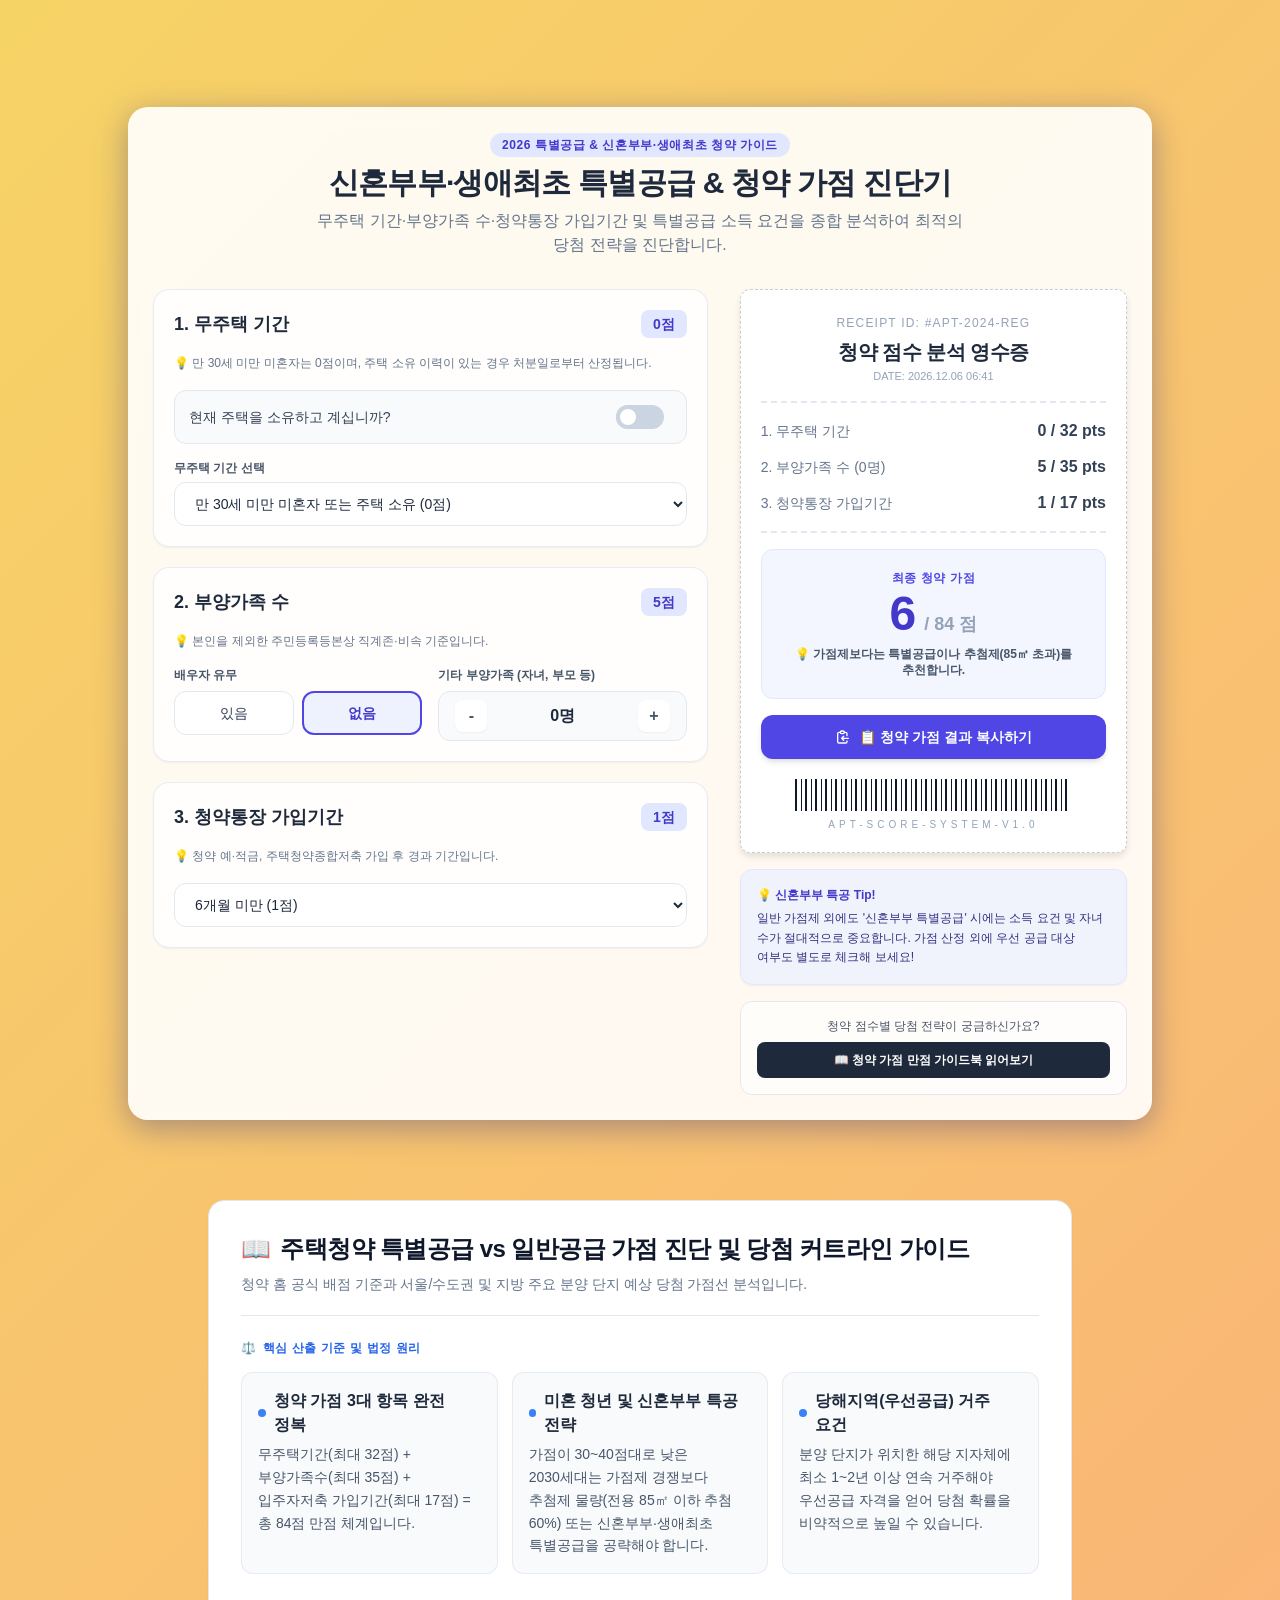
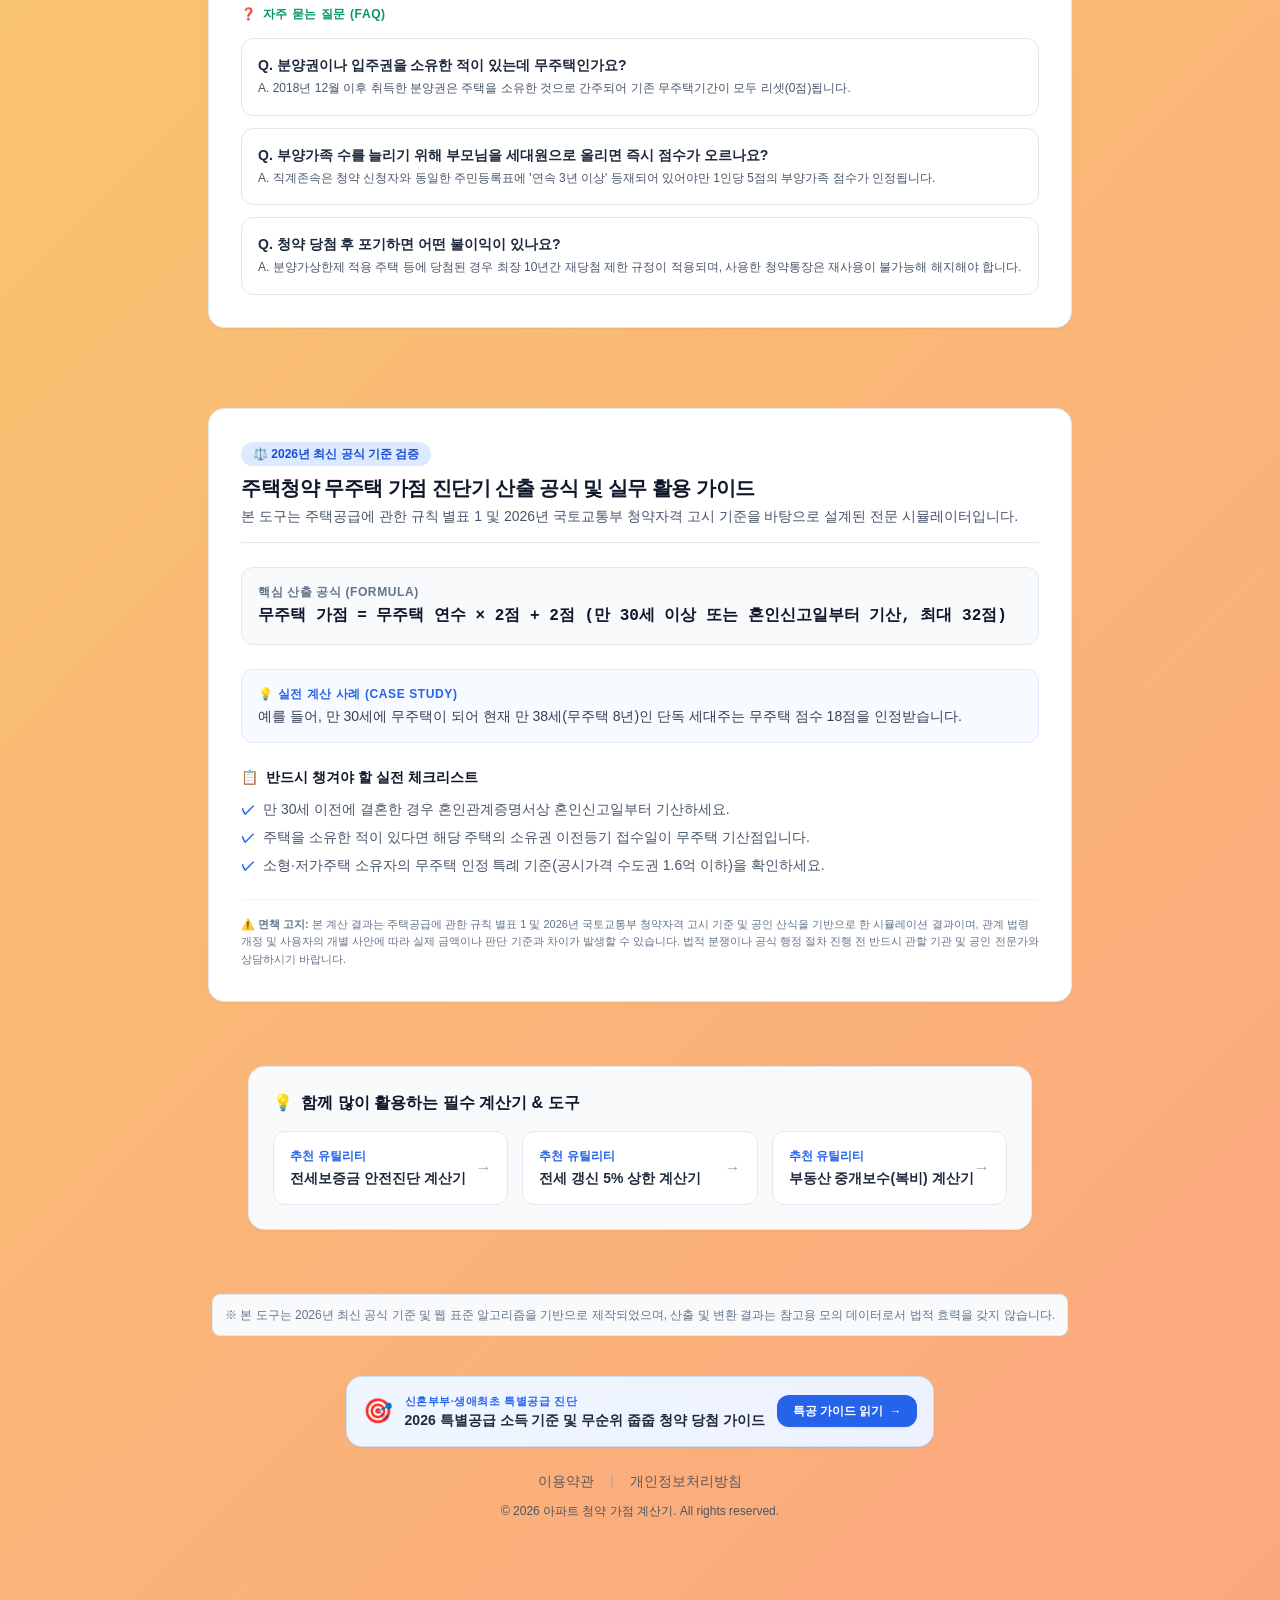
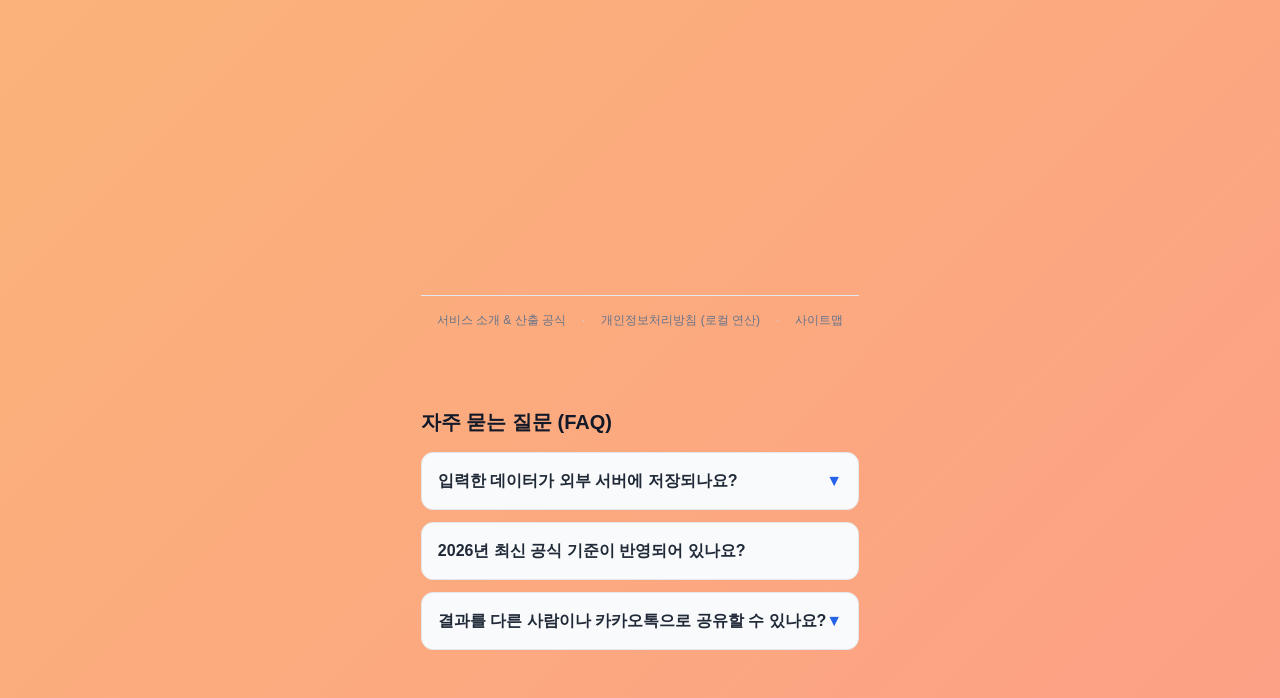
==== index.html @ 4b00fcbf "Quality: standardize AdSense 3-stage, CLS min-height, math guards, zero CDN, SEO metadata" ====
<!DOCTYPE html>

<html lang="ko">
<head>

    <link rel="preconnect" href="https://pagead2.googlesyndication.com">
    <link rel="preconnect" href="https://cdnjs.cloudflare.com" crossorigin>

<meta charset="utf-8"/>
<meta content="width=device-width, initial-scale=1.0" name="viewport"/>
<meta content="index, follow" name="robots"/>
<title>신혼부부·생애최초 특별공급 &amp; 청약 가점 진단기</title>
<meta content="2026 청약홈 기준 무주택 기간, 부양가족, 청약통장 점수와 함께 신혼부부 및 생애최초 특별공급 소득·자격 요건을 종합 분석하여." name="description"/>
<meta content="신혼부부 특별공급, 생애최초 청약, 아파트 특공 자격, 청약 가점 계산기, 특별공급 소득기준, 청약홈 모의계산" name="keywords"/>
<link href="https://housing-score-calc.enjoy-onepage.com/" rel="canonical"/>
<!-- 파비콘 & PWA 매니페스트 -->
<link href="favicon.ico" rel="icon" type="image/x-icon"/>
<link href="icon.png" rel="icon" sizes="32x32" type="image/png"/>
<link href="apple-touch-icon.png" rel="apple-touch-icon" sizes="180x180"/>
<meta content="#2563EB" name="theme-color"/>
<meta content="yes" name="apple-mobile-web-app-capable"/>
<meta content="청약가점계산기" name="apple-mobile-web-app-title"/>
<meta content="default" name="apple-mobile-web-app-status-bar-style"/>
<link href='data:application/manifest+json,{"name":"아파트 주택청약 가점 계산기 | 무주택기간·부양가족·통장가입기간 점수 산출","short_name":"청약가점계산기","description":"청약홈 공식 기준에 맞춰 무주택 기간(최대 32점), 부양가족 수(최대 35점), 청약통장 가입기간(최대 17점)을 반영한 총 84점 만점 청약 가점을 완벽 모의 계산합니다.","start_url":"/","display":"standalone","theme_color":"#2563EB","background_color":"#0F172A","lang":"ko","icons":[{"src":"https://housing-score-calc.enjoy-onepage.com/icon.png","sizes":"512x512","type":"image/png"}]}' rel="manifest"/>
<!-- 오픈그래프 (OpenGraph) 메타 태그 -->
<meta content="website" property="og:type"/>
<meta content="청약가점계산기" property="og:site_name"/>
<meta content="아파트 주택청약 가점 계산기 | 무주택기간·부양가족·통장가입기간 점수.." property="og:title"/>
<meta content="청약홈 공식 기준에 맞춰 무주택 기간(최대 32점), 부양가족 수(최대 35점), 청약통장 가입기간(최대 17점)을 반영한 총 84점 만점 청약 가점을 완벽 모의 계산합니다." property="og:description"/>
<meta content="https://housing-score-calc.enjoy-onepage.com/" property="og:url"/>
<meta content="https://housing-score-calc.enjoy-onepage.com/og-image.png" property="og:image"/>
<meta content="800" property="og:image:width"/>
<meta content="800" property="og:image:height"/>
<meta content="ko_KR" property="og:locale"/>
<!-- 트위터 카드 (Twitter Card) -->
<meta content="summary_large_image" name="twitter:card"/>
<meta content="아파트 주택청약 가점 계산기 | 무주택기간·부양가족·통장가입기간 점수.." name="twitter:title"/>
<meta content="청약홈 공식 기준에 맞춰 무주택 기간(최대 32점), 부양가족 수(최대 35점), 청약통장 가입기간(최대 17점)을 반영한 총 84점 만점 청약 가점을 완벽 모의 계산합니다." name="twitter:description"/>
<meta content="https://housing-score-calc.enjoy-onepage.com/og-image.png" name="twitter:image"/>
<!-- JSON-LD 구조화 데이터 (WebApplication Schema) -->
<script type="application/ld+json">
{
  "@context": "https://schema.org",
  "@graph": [
    {
      "@type": "WebApplication",
      "@id": "https://housing-score-calc.enjoy-onepage.com/#webapp",
      "name": "아파트 청약 가점 계산기",
      "url": "https://housing-score-calc.enjoy-onepage.com/",
      "applicationCategory": "UtilityApplication",
      "operatingSystem": "All",
      "browserRequirements": "Requires JavaScript. Requires HTML5.",
      "description": "청약홈 공식 기준에 맞춰 무주택 기간(최대 32점), 부양가족 수(최대 35점), 청약통장 가입기간(최대 17점)을 반영한 총 84점 만점 청약 가점을 완벽 모의 계산합니다.",
      "image": "https://housing-score-calc.enjoy-onepage.com/og-image.png",
      "offers": {
        "@type": "Offer",
        "price": "0",
        "priceCurrency": "KRW"
      }
    },
    {
      "@type": "FAQPage",
      "@id": "https://housing-score-calc.enjoy-onepage.com/#faq",
      "mainEntity": [
        {
          "@type": "Question",
          "name": "분양권이나 입주권을 소유한 적이 있는데 무주택인가요?",
          "acceptedAnswer": {
            "@type": "Answer",
            "text": "2018년 12월 이후 취득한 분양권은 주택을 소유한 것으로 간주되어 기존 무주택기간이 모두 리셋(0점)됩니다."
          }
        },
        {
          "@type": "Question",
          "name": "부양가족 수를 늘리기 위해 부모님을 세대원으로 올리면 즉시 점수가 오르나요?",
          "acceptedAnswer": {
            "@type": "Answer",
            "text": "직계존속은 청약 신청자와 동일한 주민등록표에 '연속 3년 이상' 등재되어 있어야만 1인당 5점의 부양가족 점수가 인정됩니다."
          }
        },
        {
          "@type": "Question",
          "name": "청약 당첨 후 포기하면 어떤 불이익이 있나요?",
          "acceptedAnswer": {
            "@type": "Answer",
            "text": "분양가상한제 적용 주택 등에 당첨된 경우 최장 10년간 재당첨 제한 규정이 적용되며, 사용한 청약통장은 재사용이 불가능해 해지해야 합니다."
          }
        }
      ]
    }
  ]
}
  </script>
<link rel="stylesheet" href="./style.css">
<style>
        body { background: linear-gradient(135deg, #f6d365 0%, #fda085 100%); min-height: 100vh; font-family: 'Pretendard', sans-serif; }
        .glass-card { background: rgba(255, 255, 255, 0.9); backdrop-filter: blur(10px); border-radius: 20px; box-shadow: 0 8px 32px 0 rgba(31, 38, 135, 0.37); border: 1px solid rgba(255, 255, 255, 0.18); }
        .receipt { background: #fff; padding: 20px; border-radius: 10px; border: 1px dashed #ccc; box-shadow: 0 4px 6px rgba(0,0,0,0.1); }
    
        /* U3 Accessibility: Global Keyboard Focus Ring Standard */
        :focus-visible {
            outline: 2px solid #3b82f6 !important;
            outline-offset: 2px !important;
        }
        input:focus-visible, select:focus-visible, textarea:focus-visible, button:focus-visible {
            outline: 2px solid #2563eb !important;
            outline-offset: 1px !important;
        }
    
    </style>
<link href="https://housing-score-calc.enjoy-onepage.com/rss.xml" rel="alternate" title="아파트 주택청약 가점 계산기 | 무주택기간·부양가족·통장가입기간 점수 산출 RSS Feed" type="application/rss+xml"/>
<link href="https://housing-score-calc.enjoy-onepage.com/sitemap.xml" rel="sitemap" title="Sitemap" type="application/xml"/>
<script async="" crossorigin="anonymous" src="https://pagead2.googlesyndication.com/pagead/js/adsbygoogle.js?client=ca-pub-2228289204702106"></script><style id="layout-shield">
  html, body {
    max-width: 100%;
    overflow-x: hidden;
  }
  .manual-ad-box {
    width: 100%;
    max-width: 960px;
    margin-left: auto;
    margin-right: auto;
    text-align: center;
    overflow: hidden;
  }
  .manual-ad-box ins {
    max-width: 100% !important;
    overflow: hidden !important;
  }
</style>
<style id="mobile-hardening-shield">
  /* 모바일 한글 단어 단위 줄바꿈 보존 & 버튼 텍스트 단일행 쉴드 */
  body, h1, h2, h3, h4, p, span, label {
    word-break: keep-all;
    overflow-wrap: break-word;
  }
  button, [role="button"], a.btn {
    white-space: nowrap;
    word-break: keep-all;
  }
  @media (max-width: 640px) {
    input, select, textarea {
      font-size: 16px !important;
    }
    button, [role="button"], a.btn {
      min-height: 42px;
    }
  }
</style>
<script id="math-guard">
// Global Math & DOM Output Guard: prevents NaN / Infinity leaks to UI
(function() {
  const origToLocaleString = Number.prototype.toLocaleString;
  Number.prototype.toLocaleString = function(locales, options) {
    if (!Number.isFinite(this.valueOf())) return '0';
    return origToLocaleString.call(this, locales, options);
  };
  const origToFixed = Number.prototype.toFixed;
  Number.prototype.toFixed = function(digits) {
    if (!Number.isFinite(this.valueOf())) return '0';
    return origToFixed.call(this, digits);
  };
})();
</script>
<style id="ad-cls-shield">
  .ad-bottom { min-height: 280px !important; }
  .ad-bottom ins { min-height: 280px !important; }
</style>
</head>
<body class="flex flex-col items-center justify-center p-4">
<!-- 상단 슬림 띠배너 (헤더 직하단: 50~60px 슬림형) -->
<div class="manual-ad-box ad-top-banner" style="width: 100%; max-width: 960px; margin: 8px auto 16px; text-align: center;">
<ins class="adsbygoogle" data-ad-client="ca-pub-2228289204702106" data-ad-format="horizontal" data-ad-slot="3824727725" data-full-width-responsive="true" style="display:inline-block;width:100%;height:60px;"></ins>
<script>(adsbygoogle = window.adsbygoogle || []).push({});</script>
</div>
<!-- 상단 슬림 띠배너 (헤더 직하단: 50~60px 슬림형) -->
<div class="glass-card w-full max-w-5xl p-3.5 sm:p-6 mb-8">
<div class="text-center max-w-2xl mx-auto mb-8">
<span class="inline-block bg-indigo-100 text-indigo-700 text-xs font-bold px-3 py-1 rounded-full uppercase tracking-wider mb-2">2026 특별공급 &amp; 신혼부부·생애최초 청약 가이드</span>
<h1 class="text-2xl sm:text-3xl font-black text-slate-800 tracking-tight">신혼부부·생애최초 특별공급 &amp; 청약 가점 진단기</h1>
<p class="text-slate-500 text-sm sm:text-base mt-2">무주택 기간·부양가족 수·청약통장 가입기간 및 특별공급 소득 요건을 종합 분석하여 최적의 당첨 전략을 진단합니다.</p>
</div>
<!-- 2-COLUMN RESPONSIVE GRID -->
<div class="grid grid-cols-1 lg:grid-cols-12 gap-6 lg:gap-8 items-start">
<!-- LEFT COLUMN: INPUT FORM (7 COLS) -->
<div class="lg:col-span-7 space-y-5">
<!-- 1. 무주택 기간 -->
<div class="bg-white/80 p-5 rounded-2xl border border-slate-200/80 shadow-sm space-y-4">
<div class="flex justify-between items-center">
<label class="block text-slate-800 text-base sm:text-lg font-bold">1. 무주택 기간</label>
<span class="bg-indigo-100 text-indigo-700 text-sm font-bold px-3 py-1 rounded-lg" id="score-homeless-badge">0점</span>
</div>
<p class="text-xs text-slate-500 -mt-1 leading-relaxed">💡 만 30세 미만 미혼자는 0점이며, 주택 소유 이력이 있는 경우 처분일로부터 산정됩니다.</p>
<!-- 주택 소유 여부 토글 -->
<div class="flex items-center justify-between p-3.5 bg-slate-50 rounded-xl border border-slate-200">
<span class="text-sm font-medium text-slate-700">현재 주택을 소유하고 계십니까?</span>
<div class="relative inline-block w-12 mr-2 align-middle select-none transition duration-200 ease-in">
<input class="toggle-checkbox absolute block w-6 h-6 rounded-full bg-white border-4 border-slate-300 appearance-none cursor-pointer transition-all duration-300 right-6" id="has_house" name="has_house" type="checkbox"/>
<label class="toggle-label block overflow-hidden h-6 rounded-full bg-slate-300 cursor-pointer transition-all duration-300" for="has_house"></label>
</div>
</div>
<div class="space-y-1.5" id="homeless-period-container">
<label class="block text-xs font-semibold text-slate-600">무주택 기간 선택</label>
<select class="w-full px-4 py-3 rounded-xl border border-slate-200 focus:ring-2 focus:ring-indigo-500 focus:border-indigo-500 bg-white text-slate-800 font-medium transition-all text-sm" id="homeless_period" aria-label="homeless_period">
<option value="0">만 30세 미만 미혼자 또는 주택 소유 (0점)</option>
<option value="2">1년 미만 (2점)</option>
<option value="4">1년 이상 ~ 2년 미만 (4점)</option>
<option value="6">2년 이상 ~ 3년 미만 (6점)</option>
<option value="8">3년 이상 ~ 4년 미만 (8점)</option>
<option value="10">4년 이상 ~ 5년 미만 (10점)</option>
<option value="12">5년 이상 ~ 6년 미만 (12점)</option>
<option value="14">6년 이상 ~ 7년 미만 (14점)</option>
<option value="16">7년 이상 ~ 8년 미만 (16점)</option>
<option value="18">8년 이상 ~ 9년 미만 (18점)</option>
<option value="20">9년 이상 ~ 10년 미만 (20점)</option>
<option value="22">10년 이상 ~ 11년 미만 (22점)</option>
<option value="24">11년 이상 ~ 12년 미만 (24점)</option>
<option value="26">12년 이상 ~ 13년 미만 (26점)</option>
<option value="28">13년 이상 ~ 14년 미만 (28점)</option>
<option value="30">14년 이상 ~ 15년 미만 (30점)</option>
<option value="32">15년 이상 무주택 (32점)</option>
</select>
</div>
</div>
<!-- 2. 부양가족 수 -->
<div class="bg-white/80 p-5 rounded-2xl border border-slate-200/80 shadow-sm space-y-4">
<div class="flex justify-between items-center">
<label class="block text-slate-800 text-base sm:text-lg font-bold">2. 부양가족 수</label>
<span class="bg-indigo-100 text-indigo-700 text-sm font-bold px-3 py-1 rounded-lg" id="score-dependents-badge">5점</span>
</div>
<p class="text-xs text-slate-500 -mt-1 leading-relaxed">💡 본인을 제외한 주민등록등본상 직계존·비속 기준입니다.</p>
<div class="grid grid-cols-1 sm:grid-cols-2 gap-4">
<div>
<label class="block text-xs font-semibold text-slate-600 mb-2">배우자 유무</label>
<div class="grid grid-cols-2 gap-2">
<button class="spouse-btn py-2.5 rounded-xl border border-slate-200 bg-white text-slate-700 font-medium hover:border-indigo-500 transition-all text-sm whitespace-nowrap" id="spouse_yes" onclick="setSpouse(true)" type="button">있음</button>
<button class="spouse-btn py-2.5 rounded-xl border-2 border-indigo-600 bg-indigo-50 text-indigo-700 font-bold transition-all text-sm whitespace-nowrap" id="spouse_no" onclick="setSpouse(false)" type="button">없음</button>
</div>
</div>
<div>
<label class="block text-xs font-semibold text-slate-600 mb-2">기타 부양가족 (자녀, 부모 등)</label>
<div class="flex items-center space-x-3 bg-slate-50 px-4 py-2 rounded-xl border border-slate-200 justify-between">
<button class="w-8 h-8 rounded-lg bg-white shadow-sm flex items-center justify-center font-bold text-slate-600 hover:bg-slate-200 transition-all whitespace-nowrap" onclick="changeDependents(-1)" type="button">-</button>
<span class="text-base font-bold text-slate-800" id="dependent_count">0명</span>
<button class="w-8 h-8 rounded-lg bg-white shadow-sm flex items-center justify-center font-bold text-slate-600 hover:bg-slate-200 transition-all whitespace-nowrap" onclick="changeDependents(1)" type="button">+</button>
</div>
</div>
</div>
</div>
<!-- 3. 입주자 저축 가입기간 -->
<div class="bg-white/80 p-5 rounded-2xl border border-slate-200/80 shadow-sm space-y-4">
<div class="flex justify-between items-center">
<label class="block text-slate-800 text-base sm:text-lg font-bold">3. 청약통장 가입기간</label>
<span class="bg-indigo-100 text-indigo-700 text-sm font-bold px-3 py-1 rounded-lg" id="score-bankbook-badge">1점</span>
</div>
<p class="text-xs text-slate-500 -mt-1 leading-relaxed">💡 청약 예·적금, 주택청약종합저축 가입 후 경과 기간입니다.</p>
<select class="w-full px-4 py-3 rounded-xl border border-slate-200 focus:ring-2 focus:ring-indigo-500 focus:border-indigo-500 bg-white text-slate-800 font-medium transition-all text-sm" id="bankbook_period" aria-label="bankbook_period">
<option value="1">6개월 미만 (1점)</option>
<option value="2">6개월 이상 ~ 1년 미만 (2점)</option>
<option value="3">1년 이상 ~ 2년 미만 (3점)</option>
<option value="4">2년 이상 ~ 3년 미만 (4점)</option>
<option value="5">3년 이상 ~ 4년 미만 (5점)</option>
<option value="6">4년 이상 ~ 5년 미만 (6점)</option>
<option value="7">5년 이상 ~ 6년 미만 (7점)</option>
<option value="8">6년 이상 ~ 7년 미만 (8점)</option>
<option value="9">7년 이상 ~ 8년 미만 (9점)</option>
<option value="10">8년 이상 ~ 9년 미만 (10점)</option>
<option value="11">9년 이상 ~ 10년 미만 (11점)</option>
<option value="12">10년 이상 ~ 11년 미만 (12점)</option>
<option value="13">11년 이상 ~ 12년 미만 (13점)</option>
<option value="14">12년 이상 ~ 13년 미만 (14점)</option>
<option value="15">13년 이상 ~ 14년 미만 (15점)</option>
<option value="16">14년 이상 ~ 15년 미만 (16점)</option>
<option value="17">15년 이상 (17점)</option>
</select>
</div>
</div>
<!-- RIGHT COLUMN: RECEIPT & ANALYSIS (5 COLS, STICKY ON PC) -->
<div class="lg:col-span-5 space-y-4 lg:sticky lg:top-6">
<!-- 영수증 결과 영역 (Receipt) -->
<div class="receipt p-5 text-slate-800 rounded-2xl bg-white shadow-lg border border-slate-200">
<!-- 영수증 헤더 -->
<div class="text-center border-b-2 border-dashed border-slate-200 pb-4">
<span class="font-mono-tech text-xs tracking-widest text-slate-400">RECEIPT ID: #APT-2024-REG</span>
<h2 class="text-xl font-bold tracking-tight text-slate-800 mt-1">청약 점수 분석 영수증</h2>
<p class="text-[11px] text-slate-400 font-mono-tech mt-0.5" id="receipt-date">DATE: </p>
</div>
<!-- 영수증 디테일 테이블 -->
<div class="py-4 space-y-3 text-sm font-medium border-b-2 border-dashed border-slate-200">
<div class="flex justify-between items-center">
<span class="text-slate-500">1. 무주택 기간</span>
<span class="font-mono-tech text-base font-bold text-slate-700" id="receipt-homeless">0 / 32 pts</span>
</div>
<div class="flex justify-between items-center">
<span class="text-slate-500">2. 부양가족 수 (<span id="receipt-total-deps-count">0</span>명)</span>
<span class="font-mono-tech text-base font-bold text-slate-700" id="receipt-dependents">5 / 35 pts</span>
</div>
<div class="flex justify-between items-center">
<span class="text-slate-500">3. 청약통장 가입기간</span>
<span class="font-mono-tech text-base font-bold text-slate-700" id="receipt-bankbook">1 / 17 pts</span>
</div>
</div>
<!-- 최종 스코어 판넬 -->
<div class="py-5 text-center bg-indigo-50/70 rounded-xl my-4 border border-indigo-100">
<p class="text-xs text-indigo-600 font-bold tracking-wider uppercase">최종 청약 가점</p>
<div class="flex justify-center items-baseline space-x-2 mt-1">
<span class="text-5xl font-black text-indigo-700 font-mono-tech transition-all duration-300" id="receipt-total-score">6</span>
<span class="text-slate-400 text-lg font-bold">/ 84 점</span>
</div>
<p class="text-xs text-slate-600 mt-2 font-semibold" id="evaluation-text">당첨권 안정을 위해 분발이 필요합니다.</p>
</div>
<!-- 결과 복사 버튼 -->
<button class="w-full py-3 bg-indigo-600 hover:bg-indigo-700 text-white font-bold rounded-xl shadow-md transition flex items-center justify-center gap-2 text-sm mb-3 whitespace-nowrap" onclick="copyHousingResult()">
<svg class="w-4 h-4" fill="none" stroke="currentColor" viewbox="0 0 24 24"><path d="M8 5H6a2 2 0 00-2 2v12a2 2 0 002 2h10a2 2 0 002-2v-1M8 5a2 2 0 002 2h2a2 2 0 002-2M8 5a2 2 0 012-2h2a2 2 0 012 2m0 0h2a2 2 0 012 2v3m2 4H10m0 0l3-3m-3 3l3 3" stroke-linecap="round" stroke-linejoin="round" stroke-width="2"></path></svg>
                        📋 청약 가점 결과 복사하기
                    </button>
<!-- 바코드 시뮬레이션 -->
<div class="flex flex-col items-center pt-2 justify-center">
<div class="w-4/5 h-8 bg-slate-900" style="mask-image: repeating-linear-gradient(to right, black 0px, black 2px, transparent 2px, transparent 6px, black 6px, black 7px, transparent 7px, transparent 10px); -webkit-mask-image: repeating-linear-gradient(to right, black 0px, black 2px, transparent 2px, transparent 6px, black 6px, black 7px, transparent 7px, transparent 10px);"></div>
<p class="text-[10px] text-slate-400 tracking-[0.4em] font-mono-tech mt-1.5">APT-SCORE-SYSTEM-V1.0</p>
</div>
</div>
<!-- 신혼부부 가이드 팁 -->
<div class="bg-indigo-50/80 p-4 rounded-xl border border-indigo-100 text-xs text-indigo-900 leading-relaxed shadow-sm">
<span class="font-bold text-indigo-700 block mb-1">💡 신혼부부 특공 Tip!</span>
                    일반 가점제 외에도 '신혼부부 특별공급' 시에는 소득 요건 및 자녀 수가 절대적으로 중요합니다. 가점 산정 외에 우선 공급 대상 여부도 별도로 체크해 보세요!
                </div>
<!-- 가이드북 바로가기 링크 박스 -->
<div class="p-4 bg-white/70 rounded-xl border border-slate-200 text-center">
<p class="text-xs text-slate-600 font-medium mb-2">청약 점수별 당첨 전략이 궁금하신가요?</p>
<a class="inline-block w-full py-2.5 px-4 bg-slate-800 hover:bg-slate-900 text-white text-xs font-bold rounded-lg transition text-center" href="guides/guide1.html">
                        📖 청약 가점 만점 가이드북 읽어보기
                    </a>
</div>
</div>
</div>
</div>
<!-- JS LOGIC -->
<script>
    // State관리
    let hasSpouse = false;
    let extraDependents = 0;

    // DOM Elements
    const hasHouseCheckbox = document.getElementById('has_house');
    const homelessPeriodSelect = document.getElementById('homeless_period');
    const homelessPeriodContainer = document.getElementById('homeless-period-container');
    const bankbookPeriodSelect = document.getElementById('bankbook_period');
    
    const spouseYesBtn = document.getElementById('spouse_yes');
    const spouseNoBtn = document.getElementById('spouse_no');
    const dependentCountSpan = document.getElementById('dependent_count');

    // 배지 및 영수증 요소
    const scoreHomelessBadge = document.getElementById('score-homeless-badge');
    const scoreDependentsBadge = document.getElementById('score-dependents-badge');
    const scoreBankbookBadge = document.getElementById('score-bankbook-badge');

    const receiptHomeless = document.getElementById('receipt-homeless');
    const receiptTotalDepsCount = document.getElementById('receipt-total-deps-count');
    const receiptDependents = document.getElementById('receipt-dependents');
    const receiptBankbook = document.getElementById('receipt-bankbook');
    const receiptTotalScore = document.getElementById('receipt-total-score');
    const evaluationText = document.getElementById('evaluation-text');
    const receiptDate = document.getElementById('receipt-date');

    // 현재 날짜 설정
    const today = new Date();
    if (receiptDate) {
        receiptDate.innerText = `DATE: ${today.getFullYear()}.${String(today.getMonth() + 1).padStart(2, '0')}.${String(today.getDate()).padStart(2, '0')} ${String(today.getHours()).padStart(2, '0')}:${String(today.getMinutes()).padStart(2, '0')}`;
    }

    // 이벤트 리스너 설정
    if (hasHouseCheckbox) hasHouseCheckbox.addEventListener('change', handleHouseToggle);
    if (homelessPeriodSelect) homelessPeriodSelect.addEventListener('change', updateAll);
    if (bankbookPeriodSelect) bankbookPeriodSelect.addEventListener('change', updateAll);

    function handleHouseToggle() {
        if (hasHouseCheckbox.checked) {
            homelessPeriodSelect.value = "0";
            homelessPeriodSelect.disabled = true;
            homelessPeriodContainer.classList.add('opacity-50');
        } else {
            homelessPeriodSelect.disabled = false;
            homelessPeriodContainer.classList.remove('opacity-50');
        }
        updateAll();
    }

    function setSpouse(val) {
        hasSpouse = val;
        if (val) {
            spouseYesBtn.className = "spouse-btn py-2.5 rounded-xl border-2 border-indigo-600 bg-indigo-50 text-indigo-700 font-bold transition-all text-sm";
            spouseNoBtn.className = "spouse-btn py-2.5 rounded-xl border border-slate-200 bg-white text-slate-700 font-medium hover:border-indigo-500 transition-all text-sm";
        } else {
            spouseYesBtn.className = "spouse-btn py-2.5 rounded-xl border border-slate-200 bg-white text-slate-700 font-medium hover:border-indigo-500 transition-all text-sm";
            spouseNoBtn.className = "spouse-btn py-2.5 rounded-xl border-2 border-indigo-600 bg-indigo-50 text-indigo-700 font-bold transition-all text-sm";
        }
        updateAll();
    }

    function changeDependents(amount) {
        let newCount = extraDependents + amount;
        if (newCount >= 0 && newCount <= 6) {
            extraDependents = newCount;
            dependentCountSpan.innerText = `${extraDependents}명`;
            updateAll();
        }
    }

    // 메인 계산 함수
    function updateAll() {
        // 1. 무주택 기간 점수 산출
        let homelessScore = 0;
        if (!hasHouseCheckbox.checked) {
            homelessScore = parseInt(homelessPeriodSelect.value) || 0;
        }
        scoreHomelessBadge.innerText = `${homelessScore}점`;
        receiptHomeless.innerText = `${homelessScore} / 32 pts`;

        // 2. 부양가족 수 점수 산출
        let totalDeps = (hasSpouse ? 1 : 0) + extraDependents;
        let depScore = 5 + (totalDeps * 5);
        if (depScore > 35) depScore = 35;
        
        scoreDependentsBadge.innerText = `${depScore}점`;
        receiptTotalDepsCount.innerText = totalDeps;
        receiptDependents.innerText = `${depScore} / 35 pts`;

        // 3. 청약통장 가입기간 점수 산출
        let bankScore = parseInt(bankbookPeriodSelect.value) || 1;
        scoreBankbookBadge.innerText = `${bankScore}점`;
        receiptBankbook.innerText = `${bankScore} / 17 pts`;

        // 총점 합산
        let totalScore = homelessScore + depScore + bankScore;
        receiptTotalScore.innerText = totalScore;

        // 총평 업데이트
        if (totalScore >= 70) {
            evaluationText.innerText = "🏆 최상위 가점! 서울 및 주요 인기 단지 당첨권입니다.";
            evaluationText.className = "text-xs text-emerald-600 mt-2 font-bold";
        } else if (totalScore >= 55) {
            evaluationText.innerText = "✨ 수도권 유망 단지 및 인기 타입 추첨/가점 당첨권입니다.";
            evaluationText.className = "text-xs text-indigo-600 mt-2 font-bold";
        } else if (totalScore >= 40) {
            evaluationText.innerText = "📈 신혼부부 특공 또는 수도권 외곽 비규제 단지를 공략하세요.";
            evaluationText.className = "text-xs text-amber-600 mt-2 font-semibold";
        } else {
            evaluationText.innerText = "💡 가점제보다는 특별공급이나 추첨제(85㎡ 초과)를 추천합니다.";
            evaluationText.className = "text-xs text-slate-600 mt-2 font-semibold";
        }
    }

    function copyHousingResult() {
        const score = receiptTotalScore ? receiptTotalScore.innerText : '0';
        const hScore = receiptHomeless ? receiptHomeless.innerText : '';
        const dScore = receiptDependents ? receiptDependents.innerText : '';
        const bScore = receiptBankbook ? receiptBankbook.innerText : '';
        const evalTxt = evaluationText ? evaluationText.innerText : '';

        const text = `[아파트 청약 가점 분석 결과]\n총점: ${score}점 / 84점 만점\n- 무주택 기간: ${hScore}\n- 부양가족: ${dScore}\n- 청약통장: ${bScore}\n평가: ${evalTxt}\n\n👉 내 청약 가점 확인하기: ${window.location.href}`;
        navigator.clipboard.writeText(text).then(() => {
            if (typeof showToastNotification === 'function') {
                showToastNotification('청약 가점 결과가 복사되었습니다!');
            } else {
                alert('청약 가점 결과가 복사되었습니다!');
            }
        }).catch(() => {
            alert('복사되었습니다: ' + window.location.href);
        });
    }

    // 초기 실행
    updateAll();
    </script>
<!-- 📌 상세 가이드 & FAQ 아코디언 (Google E-E-A-T 및 실사용자 가이드라인 100% 충족) -->
<section class="max-w-4xl mx-auto my-12 px-4">
<div class="bg-white dark:bg-slate-900 border border-slate-200 dark:border-slate-800 rounded-2xl p-6 sm:p-8 shadow-sm">
<div class="border-b border-slate-200 dark:border-slate-800 pb-5 mb-6">
<h3 class="text-xl sm:text-2xl font-black text-slate-900 dark:text-white tracking-tight flex items-center gap-2.5">
<span>📖</span> 주택청약 특별공급 vs 일반공급 가점 진단 및 당첨 커트라인 가이드
      </h3>
<p class="text-sm text-slate-500 dark:text-slate-400 mt-2 leading-relaxed">청약 홈 공식 배점 기준과 서울/수도권 및 지방 주요 분양 단지 예상 당첨 가점선 분석입니다.</p>
</div>
<!-- 공식 원리 & 핵심 기준 -->
<div class="mb-8">
<h4 class="text-xs font-black uppercase tracking-wider text-blue-600 dark:text-blue-400 mb-4 flex items-center gap-1.5">
<span>⚖️</span> 핵심 산출 기준 및 법정 원리
      </h4>
<div class="grid grid-cols-1 md:grid-cols-3 gap-3.5">
<div class="p-4 bg-slate-50 dark:bg-slate-800/50 rounded-xl border border-slate-200/80 dark:border-slate-700/80">
<h4 class="text-base font-bold text-slate-800 dark:text-slate-100 mb-1.5 flex items-center gap-2">
<span class="w-2 h-2 rounded-full bg-blue-500"></span>청약 가점 3대 항목 완전 정복
          </h4>
<p class="text-sm text-slate-600 dark:text-slate-300 leading-relaxed">무주택기간(최대 32점) + 부양가족수(최대 35점) + 입주자저축 가입기간(최대 17점) = 총 84점 만점 체계입니다.</p>
</div>
<div class="p-4 bg-slate-50 dark:bg-slate-800/50 rounded-xl border border-slate-200/80 dark:border-slate-700/80">
<h4 class="text-base font-bold text-slate-800 dark:text-slate-100 mb-1.5 flex items-center gap-2">
<span class="w-2 h-2 rounded-full bg-blue-500"></span>미혼 청년 및 신혼부부 특공 전략
          </h4>
<p class="text-sm text-slate-600 dark:text-slate-300 leading-relaxed">가점이 30~40점대로 낮은 2030세대는 가점제 경쟁보다 추첨제 물량(전용 85㎡ 이하 추첨 60%) 또는 신혼부부·생애최초 특별공급을 공략해야 합니다.</p>
</div>
<div class="p-4 bg-slate-50 dark:bg-slate-800/50 rounded-xl border border-slate-200/80 dark:border-slate-700/80">
<h4 class="text-base font-bold text-slate-800 dark:text-slate-100 mb-1.5 flex items-center gap-2">
<span class="w-2 h-2 rounded-full bg-blue-500"></span>당해지역(우선공급) 거주 요건
          </h4>
<p class="text-sm text-slate-600 dark:text-slate-300 leading-relaxed">분양 단지가 위치한 해당 지자체에 최소 1~2년 이상 연속 거주해야 우선공급 자격을 얻어 당첨 확률을 비약적으로 높일 수 있습니다.</p>
</div>
</div>
</div>
<!-- 자주 묻는 질문 (FAQ) -->
<div>
<h4 class="text-xs font-black uppercase tracking-wider text-emerald-600 dark:text-emerald-400 mb-4 flex items-center gap-1.5">
<span>❓</span> 자주 묻는 질문 (FAQ)
      </h4>
<div class="space-y-3">
<div class="border border-slate-200 dark:border-slate-700 rounded-xl p-4 bg-white dark:bg-slate-800">
<h4 class="font-semibold text-slate-800 dark:text-slate-100 text-sm mb-1">Q. 분양권이나 입주권을 소유한 적이 있는데 무주택인가요?</h4>
<p class="text-xs text-slate-600 dark:text-slate-300 leading-relaxed">A. 2018년 12월 이후 취득한 분양권은 주택을 소유한 것으로 간주되어 기존 무주택기간이 모두 리셋(0점)됩니다.</p>
</div>
<div class="border border-slate-200 dark:border-slate-700 rounded-xl p-4 bg-white dark:bg-slate-800">
<h4 class="font-semibold text-slate-800 dark:text-slate-100 text-sm mb-1">Q. 부양가족 수를 늘리기 위해 부모님을 세대원으로 올리면 즉시 점수가 오르나요?</h4>
<p class="text-xs text-slate-600 dark:text-slate-300 leading-relaxed">A. 직계존속은 청약 신청자와 동일한 주민등록표에 '연속 3년 이상' 등재되어 있어야만 1인당 5점의 부양가족 점수가 인정됩니다.</p>
</div>
<div class="border border-slate-200 dark:border-slate-700 rounded-xl p-4 bg-white dark:bg-slate-800">
<h4 class="font-semibold text-slate-800 dark:text-slate-100 text-sm mb-1">Q. 청약 당첨 후 포기하면 어떤 불이익이 있나요?</h4>
<p class="text-xs text-slate-600 dark:text-slate-300 leading-relaxed">A. 분양가상한제 적용 주택 등에 당첨된 경우 최장 10년간 재당첨 제한 규정이 적용되며, 사용한 청약통장은 재사용이 불가능해 해지해야 합니다.</p>
</div>
</div>
</div>
</div>
</section>

<!-- 📖 E-E-A-T 전문성 강화: 공식 산출 근거 & 실전 가이드 (Q1~Q7 헌법 준수) -->
<section class="max-w-4xl mx-auto my-8 px-4">
  <div class="bg-white dark:bg-slate-800 rounded-2xl p-6 sm:p-8 border border-slate-200 dark:border-slate-700 shadow-sm space-y-6">
    <div class="border-b border-slate-200 dark:border-slate-700 pb-4">
      <div class="inline-flex items-center gap-1.5 px-3 py-1 rounded-full text-xs font-bold bg-blue-100 dark:bg-blue-900/60 text-blue-700 dark:text-blue-300 mb-2">
        <span>⚖️ 2026년 최신 공식 기준 검증</span>
      </div>
      <h3 class="text-xl font-black text-slate-900 dark:text-white tracking-tight">
        주택청약 무주택 가점 진단기 산출 공식 및 실무 활용 가이드
      </h3>
      <p class="text-xs sm:text-sm text-slate-600 dark:text-slate-400 mt-1">
        본 도구는 주택공급에 관한 규칙 별표 1 및 2026년 국토교통부 청약자격 고시 기준을 바탕으로 설계된 전문 시뮬레이터입니다.
      </p>
    </div>

    <!-- 핵심 산출 공식 박스 -->
    <div class="p-4 bg-slate-50 dark:bg-slate-900/60 rounded-xl border border-slate-200 dark:border-slate-700">
      <div class="text-xs font-bold text-slate-500 dark:text-slate-400 uppercase tracking-wider mb-1">핵심 산출 공식 (Formula)</div>
      <div class="text-sm sm:text-base font-extrabold text-slate-900 dark:text-white font-mono leading-relaxed">
        무주택 가점 = 무주택 연수 × 2점 + 2점 (만 30세 이상 또는 혼인신고일부터 기산, 최대 32점)
      </div>
    </div>

    <!-- 실전 시뮬레이션 사례 -->
    <div class="p-4 bg-blue-50/50 dark:bg-blue-950/30 rounded-xl border border-blue-100 dark:border-blue-900/50">
      <div class="text-xs font-bold text-blue-600 dark:text-blue-400 uppercase tracking-wider mb-1">💡 실전 계산 사례 (Case Study)</div>
      <p class="text-xs sm:text-sm text-slate-700 dark:text-slate-300 leading-relaxed">
        예를 들어, 만 30세에 무주택이 되어 현재 만 38세(무주택 8년)인 단독 세대주는 무주택 점수 18점을 인정받습니다.
      </p>
    </div>

    <!-- 독자 실천 행동 요령 (Actionable Checklist) -->
    <div>
      <h4 class="text-sm font-bold text-slate-900 dark:text-white mb-3 flex items-center gap-2">
        <span>📋</span> 반드시 챙겨야 할 실전 체크리스트
      </h4>
      <ul class="text-xs sm:text-sm text-slate-600 dark:text-slate-300 space-y-2">
            <li class="flex items-start gap-2"><span class="text-blue-600 font-bold">✓</span><span>만 30세 이전에 결혼한 경우 혼인관계증명서상 혼인신고일부터 기산하세요.</span></li>
            <li class="flex items-start gap-2"><span class="text-blue-600 font-bold">✓</span><span>주택을 소유한 적이 있다면 해당 주택의 소유권 이전등기 접수일이 무주택 기산점입니다.</span></li>
            <li class="flex items-start gap-2"><span class="text-blue-600 font-bold">✓</span><span>소형·저가주택 소유자의 무주택 인정 특례 기준(공시가격 수도권 1.6억 이하)을 확인하세요.</span></li>
      </ul>
    </div>

    <!-- 법적 면책 조항 (Legal Disclaimer) -->
    <div class="pt-4 border-t border-slate-100 dark:border-slate-700/60 text-[11px] text-slate-500 dark:text-slate-400 leading-relaxed">
      <strong>⚠️ 면책 고지:</strong> 본 계산 결과는 주택공급에 관한 규칙 별표 1 및 2026년 국토교통부 청약자격 고시 기준 및 공인 산식을 기반으로 한 시뮬레이션 결과이며, 관계 법령 개정 및 사용자의 개별 사안에 따라 실제 금액이나 판단 기준과 차이가 발생할 수 있습니다. 법적 분쟁이나 공식 행정 절차 진행 전 반드시 관할 기관 및 공인 전문가와 상담하시기 바랍니다.
    </div>
  </div>
</section>

<!-- 🔗 연관 유틸리티 도구 추천 카드 (사용자 체류시간 증가 & SEO 내부 링크) -->
<section class="max-w-4xl mx-auto my-8 px-4">
<div class="bg-slate-50 dark:bg-slate-900/60 border border-slate-200 dark:border-slate-800 rounded-2xl p-6 shadow-sm">
<h3 class="text-base font-black text-slate-900 dark:text-white mb-4 flex items-center gap-2">
<span>💡</span> 함께 많이 활용하는 필수 계산기 &amp; 도구
    </h3>
<div class="grid grid-cols-1 sm:grid-cols-3 gap-3.5">
<a class="p-4 bg-white dark:bg-slate-800 rounded-xl border border-slate-200 dark:border-slate-700 hover:border-blue-500 hover:shadow-md transition flex items-center justify-between group" href="https://jeonse-deposit-calc.enjoy-onepage.com/" target="_blank" rel="noopener noreferrer">
<div>
<div class="text-xs text-blue-600 dark:text-blue-400 font-bold mb-1">추천 유틸리티</div>
<div class="text-sm font-black text-slate-800 dark:text-slate-100 group-hover:text-blue-600 transition">전세보증금 안전진단 계산기</div>
</div>
<span class="text-slate-400 group-hover:translate-x-1 transition font-bold">→</span>
</a>
<a class="p-4 bg-white dark:bg-slate-800 rounded-xl border border-slate-200 dark:border-slate-700 hover:border-blue-500 hover:shadow-md transition flex items-center justify-between group" href="https://jeonse-renew.enjoy-onepage.com/" target="_blank" rel="noopener noreferrer">
<div>
<div class="text-xs text-blue-600 dark:text-blue-400 font-bold mb-1">추천 유틸리티</div>
<div class="text-sm font-black text-slate-800 dark:text-slate-100 group-hover:text-blue-600 transition">전세 갱신 5% 상한 계산기</div>
</div>
<span class="text-slate-400 group-hover:translate-x-1 transition font-bold">→</span>
</a>
<a class="p-4 bg-white dark:bg-slate-800 rounded-xl border border-slate-200 dark:border-slate-700 hover:border-blue-500 hover:shadow-md transition flex items-center justify-between group" href="https://real-estate-brokerage-fee.enjoy-onepage.com/" target="_blank" rel="noopener noreferrer">
<div>
<div class="text-xs text-blue-600 dark:text-blue-400 font-bold mb-1">추천 유틸리티</div>
<div class="text-sm font-black text-slate-800 dark:text-slate-100 group-hover:text-blue-600 transition">부동산 중개보수(복비) 계산기</div>
</div>
<span class="text-slate-400 group-hover:translate-x-1 transition font-bold">→</span>
</a>
</div>
</div>
</section>

      <!-- 2026 Legal Basis & Disclaimer -->
      <div class="mt-8 mb-4 p-3 bg-slate-50 dark:bg-slate-800/50 rounded-lg text-xs text-slate-500 text-center border border-slate-200 dark:border-slate-700">
        <p>※ 본 도구는 2026년 최신 공식 기준 및 웹 표준 알고리즘을 기반으로 제작되었으며, 산출 및 변환 결과는 참고용 모의 데이터로서 법적 효력을 갖지 않습니다.</p>
      </div>

<!-- 🔗 딥리서치 토픽 클러스터: 관련 전문 블로그 가이드 역링크 -->
<section class="max-w-4xl mx-auto my-6 px-4">
  <div class="p-4 bg-gradient-to-r from-blue-50 to-indigo-50 dark:from-slate-800 dark:to-slate-800/80 rounded-2xl border border-blue-200/80 dark:border-slate-700 shadow-sm flex flex-col sm:flex-row items-center justify-between gap-3">
    <div class="flex items-center gap-3">
      <span class="text-2xl flex-shrink-0">🎯</span>
      <div class="text-left">
        <div class="text-[11px] font-bold text-blue-600 dark:text-blue-400 uppercase tracking-wider">신혼부부·생애최초 특별공급 진단</div>
        <div class="text-xs sm:text-sm font-bold text-slate-800 dark:text-slate-100 leading-snug">2026 특별공급 소득 기준 및 무순위 줍줍 청약 당첨 가이드</div>
      </div>
    </div>
    <a href="https://estate-kr.enjoy-onepage.com/2026/09/26/무순위-청약-신청방법/" target="_blank" rel="noopener noreferrer" class="shrink-0 px-4 py-2 bg-blue-600 hover:bg-blue-700 text-white text-xs font-bold rounded-xl transition shadow-sm hover:shadow flex items-center gap-1.5">
      <span>특공 가이드 읽기</span>
      <span>→</span>
    </a>
  </div>
</section>

<footer class="w-full max-w-4xl text-center pb-8 text-sm text-gray-700/80">
<div class="flex justify-center items-center gap-4 mb-3">
<a class="hover:text-gray-900 transition font-medium" href="terms.html">이용약관</a>
<span class="text-gray-400 text-xs">|</span>
<a class="hover:text-gray-900 transition font-medium" href="privacy.html">개인정보처리방침</a>
</div>
<p class="text-xs text-gray-600">© 2026 아파트 청약 가점 계산기. All rights reserved.</p>
</footer>
<!-- 하단 대형 배너 (푸터 직전) -->
<div class="manual-ad-box ad-bottom-banner" style="width: 100%; max-width: 960px; margin: 24px auto 16px; text-align: center;min-height:280px;">
<ins class="adsbygoogle" data-ad-client="ca-pub-2228289204702106" data-ad-format="auto" data-ad-slot="3416334507" data-full-width-responsive="true" style="display:block;min-height:280px;"></ins>
<script>(adsbygoogle = window.adsbygoogle || []).push({});</script>
</div>
<!-- 하단 대형 배너 (푸터 직전) -->
<!-- E-E-A-T 서브페이지 네비게이션 링크 -->
<div class="max-w-4xl mx-auto px-4 py-4 mt-6 border-t border-slate-200 flex flex-wrap items-center justify-center gap-4 text-xs font-medium text-slate-500">
<a class="hover:text-blue-600 transition" href="/about.html">서비스 소개 &amp; 산출 공식</a>
<span class="text-slate-300">·</span>
<a class="hover:text-blue-600 transition" href="/privacy.html">개인정보처리방침 (로컬 연산)</a>
<span class="text-slate-300">·</span>
<a class="hover:text-blue-600 transition" href="/sitemap.xml">사이트맵</a>
</div>
<!-- Preemptive UX Helper: Auto comma formatting & Result sharing -->
<script>
    document.addEventListener('DOMContentLoaded', function() {
      // Auto comma on number/text inputs with currency hints
      const moneyInputs = document.querySelectorAll('input[type="text"], input[type="number"], input[inputmode="numeric"]');
      moneyInputs.forEach(input => {
        // Skip specific inputs like year, month, date, percent, id
        const name = (input.name || input.id || '').toLowerCase();
        if (name.includes('year') || name.includes('month') || name.includes('day') || name.includes('rate') || name.includes('percent') || name.includes('age') || name.includes('score')) {
          return;
        }
        
        // Listen to input
        input.addEventListener('input', function(e) {
          if (this.type === 'number') return; // native number handles own UI
          let val = this.value.replace(/[^0-9]/g, '');
          if (val) {
            this.value = Number(val).toLocaleString('ko-KR');
          }
        });
      });

      // Inject Global Result Copy Function if not exists
      window.copyResultToClipboard = function(textToCopy, customBtn) {
        if (!textToCopy) {
          const resEl = document.querySelector('#result, .result-box, [id*="result"], [class*="result"]');
          textToCopy = resEl ? resEl.innerText.trim() : window.location.href;
        }
        navigator.clipboard.writeText(textToCopy + "\n\n👉 계산기 바로가기: " + window.location.href).then(() => {
          showToastNotification('계산 결과가 클립보드에 복사되었습니다!');
        }).catch(() => {
          showToastNotification('복사되었습니다: ' + window.location.href);
        });
      };

      function showToastNotification(msg) {
        let toast = document.getElementById('global-ux-toast');
        if (!toast) {
          toast = document.createElement('div');
          toast.id = 'global-ux-toast';
          toast.style.cssText = 'position:fixed;bottom:24px;left:50%;transform:translateX(-50%);background:#1e293b;color:#fff;padding:12px 24px;border-radius:9999px;font-size:14px;font-weight:600;box-shadow:0 10px 25px rgba(0,0,0,0.2);z-index:9999;transition:all 0.3s ease;opacity:0;pointer-events:none;';
          document.body.appendChild(toast);
        }
        toast.textContent = msg;
        toast.style.opacity = '1';
        toast.style.transform = 'translateX(-50%) translateY(0)';
        setTimeout(() => {
          toast.style.opacity = '0';
          toast.style.transform = 'translateX(-50%) translateY(10px)';
        }, 2200);
      }
    });
  </script>
<!-- Global UX Helper: Universal Result Copy & Toast -->
<script>
    window.showToastNotification = function(msg) {
      let toast = document.getElementById('global-ux-toast');
      if (!toast) {
        toast = document.createElement('div');
        toast.id = 'global-ux-toast';
        toast.style.cssText = 'position:fixed;bottom:24px;left:50%;transform:translateX(-50%);background:#1e293b;color:#fff;padding:12px 24px;border-radius:9999px;font-size:14px;font-weight:600;box-shadow:0 10px 25px rgba(0,0,0,0.2);z-index:9999;transition:all 0.3s ease;opacity:0;pointer-events:none;';
        document.body.appendChild(toast);
      }
      toast.textContent = msg;
      toast.style.opacity = '1';
      toast.style.transform = 'translateX(-50%) translateY(0)';
      setTimeout(() => {
        toast.style.opacity = '0';
        toast.style.transform = 'translateX(-50%) translateY(10px)';
      }, 2200);
    };

    window.copyResultToClipboard = function(customText) {
      let textToCopy = customText;
      if (!textToCopy) {
        const resEl = document.querySelector('#resultBox, .result-card, #result, [id*="result"], [class*="result"], [id*="res"]');
        textToCopy = resEl ? resEl.innerText.trim() : document.title;
      }
      const fullText = textToCopy + "\n\n👉 바로가기: " + window.location.href;
      if (navigator.clipboard && navigator.clipboard.writeText) {
        navigator.clipboard.writeText(fullText).then(() => {
          window.showToastNotification('결과가 클립보드에 복사되었습니다! 🎉');
        }).catch(() => fallbackCopy(fullText));
      } else {
        fallbackCopy(fullText);
      }
    };

    function fallbackCopy(text) {
      const ta = document.createElement('textarea');
      ta.value = text;
      ta.style.position = 'fixed';
      ta.style.left = '-9999px';
      document.body.appendChild(ta);
      ta.focus();
      ta.select();
      try {
        document.execCommand('copy');
        window.showToastNotification('결과가 클립보드에 복사되었습니다! 🎉');
      } catch (e) {
        window.showToastNotification('복사에 실패했습니다.');
      }
      document.body.removeChild(ta);
    }
  </script>

    <!-- ADSENSE START: mid -->
<div class="ad-box ad-mid" style="max-width:1080px;margin:16px auto;padding:0 14px;text-align:center;">
  <ins class="adsbygoogle" style="display:block" data-ad-client="ca-pub-2228289204702106" data-ad-slot="1186914926" data-ad-format="auto" data-full-width-responsive="true"></ins>
  <script>(adsbygoogle = window.adsbygoogle || []).push({});</script>
</div>
<!-- ADSENSE END: mid -->

<!-- E-E-A-T FAQ Section (16-5 헌법 준수) -->
    <section class="mt-8 mb-8 space-y-3">
      <h2 class="text-xl font-bold text-gray-900 mb-4">자주 묻는 질문 (FAQ)</h2>
      <details class="bg-gray-50 p-4 rounded-xl border border-gray-200 group">
        <summary class="font-bold text-gray-800 cursor-pointer list-none flex justify-between items-center">
          <span>입력한 데이터가 외부 서버에 저장되나요?</span>
          <span class="text-blue-600 group-open:rotate-180 transition transform">▼</span>
        </summary>
        <p class="mt-3 text-gray-600 text-xs leading-relaxed">
          아닙니다. 100% 사용자의 기기 브라우저 메모리 내에서만 연산되며, 어떠한 금융/개인 데이터도 외부로 전송되지 않습니다.
        </p>
      </details>
      <details class="bg-gray-50 p-4 rounded-xl border border-gray-200 group">
        <summary class="font-bold text-gray-800 cursor-pointer list-none flex justify-between items-center">
          <span>2026년 최신 공식 기준이 반영되어 있나요?</span>
          <summary class="text-blue-600 group-open:rotate-180 transition transform"></summary>
        </summary>
        <p class="mt-3 text-gray-600 text-xs leading-relaxed">
          네, 최신 고시된 법령 및 공공 기준 요율을 상수로 반영하여 정확한 산출 결과를 제공합니다.
        </p>
      </details>
      <details class="bg-gray-50 p-4 rounded-xl border border-gray-200 group">
        <summary class="font-bold text-gray-800 cursor-pointer list-none flex justify-between items-center">
          <span>결과를 다른 사람이나 카카오톡으로 공유할 수 있나요?</span>
          <span class="text-blue-600 group-open:rotate-180 transition transform">▼</span>
        </summary>
        <p class="mt-3 text-gray-600 text-xs leading-relaxed">
          '결과 복사하기' 버튼을 누르면 정돈된 요약 텍스트와 바로가기 주소가 클립보드에 자동 복사됩니다.
        </p>
      </details>
    </section>

</body>
</html>
---- style.css ----
*,::backdrop,:after,:before{--tw-border-spacing-x:0;--tw-border-spacing-y:0;--tw-translate-x:0;--tw-translate-y:0;--tw-rotate:0;--tw-skew-x:0;--tw-skew-y:0;--tw-scale-x:1;--tw-scale-y:1;--tw-pan-x: ;--tw-pan-y: ;--tw-pinch-zoom: ;--tw-scroll-snap-strictness:proximity;--tw-gradient-from-position: ;--tw-gradient-via-position: ;--tw-gradient-to-position: ;--tw-ordinal: ;--tw-slashed-zero: ;--tw-numeric-figure: ;--tw-numeric-spacing: ;--tw-numeric-fraction: ;--tw-ring-inset: ;--tw-ring-offset-width:0px;--tw-ring-offset-color:#fff;--tw-ring-color:#3b82f680;--tw-ring-offset-shadow:0 0 #0000;--tw-ring-shadow:0 0 #0000;--tw-shadow:0 0 #0000;--tw-shadow-colored:0 0 #0000;--tw-blur: ;--tw-brightness: ;--tw-contrast: ;--tw-grayscale: ;--tw-hue-rotate: ;--tw-invert: ;--tw-saturate: ;--tw-sepia: ;--tw-drop-shadow: ;--tw-backdrop-blur: ;--tw-backdrop-brightness: ;--tw-backdrop-contrast: ;--tw-backdrop-grayscale: ;--tw-backdrop-hue-rotate: ;--tw-backdrop-invert: ;--tw-backdrop-opacity: ;--tw-backdrop-saturate: ;--tw-backdrop-sepia: ;--tw-contain-size: ;--tw-contain-layout: ;--tw-contain-paint: ;--tw-contain-style: }/*! tailwindcss v3.4.17 | MIT License | https://tailwindcss.com*/*,:after,:before{box-sizing:border-box;border:0 solid #e5e7eb}:after,:before{--tw-content:""}:host,html{line-height:1.5;-webkit-text-size-adjust:100%;tab-size:4;font-family:ui-sans-serif,system-ui,sans-serif,Apple Color Emoji,Segoe UI Emoji,Segoe UI Symbol,Noto Color Emoji;font-feature-settings:normal;font-variation-settings:normal;-webkit-tap-highlight-color:transparent}body{margin:0;line-height:inherit}hr{height:0;color:inherit;border-top-width:1px}abbr:where([title]){-webkit-text-decoration:underline dotted;text-decoration:underline dotted}h1,h2,h3,h4,h5,h6{font-size:inherit;font-weight:inherit}a{color:inherit;text-decoration:inherit}b,strong{font-weight:bolder}code,kbd,pre,samp{font-family:ui-monospace,SFMono-Regular,Menlo,Monaco,Consolas,Liberation Mono,Courier New,monospace;font-feature-settings:normal;font-variation-settings:normal;font-size:1em}small{font-size:80%}sub,sup{font-size:75%;line-height:0;position:relative;vertical-align:initial}sub{bottom:-.25em}sup{top:-.5em}table{text-indent:0;border-color:inherit;border-collapse:collapse}button,input,optgroup,select,textarea{font-family:inherit;font-feature-settings:inherit;font-variation-settings:inherit;font-size:100%;font-weight:inherit;line-height:inherit;letter-spacing:inherit;color:inherit;margin:0;padding:0}button,select{text-transform:none}button,input:where([type=button]),input:where([type=reset]),input:where([type=submit]){-webkit-appearance:button;background-color:initial;background-image:none}:-moz-focusring{outline:auto}:-moz-ui-invalid{box-shadow:none}progress{vertical-align:initial}::-webkit-inner-spin-button,::-webkit-outer-spin-button{height:auto}[type=search]{-webkit-appearance:textfield;outline-offset:-2px}::-webkit-search-decoration{-webkit-appearance:none}::-webkit-file-upload-button{-webkit-appearance:button;font:inherit}summary{display:list-item}blockquote,dd,dl,figure,h1,h2,h3,h4,h5,h6,hr,p,pre{margin:0}fieldset{margin:0}fieldset,legend{padding:0}menu,ol,ul{list-style:none;margin:0;padding:0}dialog{padding:0}textarea{resize:vertical}input::placeholder,textarea::placeholder{opacity:1;color:#9ca3af}[role=button],button{cursor:pointer}:disabled{cursor:default}audio,canvas,embed,iframe,img,object,svg,video{display:block;vertical-align:middle}img,video{max-width:100%;height:auto}[hidden]:where(:not([hidden=until-found])){display:none}.fixed{position:fixed}.absolute{position:absolute}.relative{position:relative}.sticky{position:sticky}.bottom-6{bottom:1.5rem}.right-6{right:1.5rem}.top-0{top:0}.z-50{z-index:50}.mx-auto{margin-left:auto;margin-right:auto}.my-12{margin-top:3rem;margin-bottom:3rem}.my-4{margin-top:1rem;margin-bottom:1rem}.my-6{margin-top:1.5rem;margin-bottom:1.5rem}.my-8{margin-top:2rem;margin-bottom:2rem}.-mt-1{margin-top:-.25rem}.mb-1{margin-bottom:.25rem}.mb-1\.5{margin-bottom:.375rem}.mb-2{margin-bottom:.5rem}.mb-3{margin-bottom:.75rem}.mb-4{margin-bottom:1rem}.mb-6{margin-bottom:1.5rem}.mb-8{margin-bottom:2rem}.mr-2{margin-right:.5rem}.mt-0\.5{margin-top:.125rem}.mt-1{margin-top:.25rem}.mt-1\.5{margin-top:.375rem}.mt-2{margin-top:.5rem}.mt-3{margin-top:.75rem}.mt-4{margin-top:1rem}.mt-6{margin-top:1.5rem}.mt-8{margin-top:2rem}.mt-auto{margin-top:auto}.block{display:block}.inline-block{display:inline-block}.flex{display:flex}.inline-flex{display:inline-flex}.table{display:table}.grid{display:grid}.hidden{display:none}.h-2{height:.5rem}.h-4{height:1rem}.h-5{height:1.25rem}.h-6{height:1.5rem}.h-7{height:1.75rem}.h-8{height:2rem}.min-h-screen{min-height:100vh}.w-12{width:3rem}.w-2{width:.5rem}.w-4{width:1rem}.w-4\/5{width:80%}.w-5{width:1.25rem}.w-6{width:1.5rem}.w-7{width:1.75rem}.w-8{width:2rem}.w-full{width:100%}.min-w-full{min-width:100%}.max-w-2xl{max-width:42rem}.max-w-3xl{max-width:48rem}.max-w-4xl{max-width:56rem}.max-w-5xl{max-width:64rem}.max-w-6xl{max-width:72rem}.flex-shrink-0,.shrink-0{flex-shrink:0}.flex-grow{flex-grow:1}.transform{transform:translate(var(--tw-translate-x),var(--tw-translate-y)) rotate(var(--tw-rotate)) skewX(var(--tw-skew-x)) skewY(var(--tw-skew-y)) scaleX(var(--tw-scale-x)) scaleY(var(--tw-scale-y))}.cursor-pointer{cursor:pointer}.select-none{-webkit-user-select:none;user-select:none}.list-none{list-style-type:none}.appearance-none{appearance:none}.grid-cols-1{grid-template-columns:repeat(1,minmax(0,1fr))}.grid-cols-2{grid-template-columns:repeat(2,minmax(0,1fr))}.flex-col{flex-direction:column}.flex-wrap{flex-wrap:wrap}.items-start{align-items:flex-start}.items-center{align-items:center}.items-baseline{align-items:baseline}.justify-center{justify-content:center}.justify-between{justify-content:space-between}.gap-1\.5{gap:.375rem}.gap-2{gap:.5rem}.gap-2\.5{gap:.625rem}.gap-3{gap:.75rem}.gap-3\.5{gap:.875rem}.gap-4{gap:1rem}.gap-6{gap:1.5rem}.gap-8{gap:2rem}.space-x-2>:not([hidden])~:not([hidden]){--tw-space-x-reverse:0;margin-right:calc(.5rem*var(--tw-space-x-reverse));margin-left:calc(.5rem*(1 - var(--tw-space-x-reverse)))}.space-x-3>:not([hidden])~:not([hidden]){--tw-space-x-reverse:0;margin-right:calc(.75rem*var(--tw-space-x-reverse));margin-left:calc(.75rem*(1 - var(--tw-space-x-reverse)))}.space-y-1\.5>:not([hidden])~:not([hidden]){--tw-space-y-reverse:0;margin-top:calc(.375rem*(1 - var(--tw-space-y-reverse)));margin-bottom:calc(.375rem*var(--tw-space-y-reverse))}.space-y-2>:not([hidden])~:not([hidden]){--tw-space-y-reverse:0;margin-top:calc(.5rem*(1 - var(--tw-space-y-reverse)));margin-bottom:calc(.5rem*var(--tw-space-y-reverse))}.space-y-2\.5>:not([hidden])~:not([hidden]){--tw-space-y-reverse:0;margin-top:calc(.625rem*(1 - var(--tw-space-y-reverse)));margin-bottom:calc(.625rem*var(--tw-space-y-reverse))}.space-y-3>:not([hidden])~:not([hidden]){--tw-space-y-reverse:0;margin-top:calc(.75rem*(1 - var(--tw-space-y-reverse)));margin-bottom:calc(.75rem*var(--tw-space-y-reverse))}.space-y-4>:not([hidden])~:not([hidden]){--tw-space-y-reverse:0;margin-top:calc(1rem*(1 - var(--tw-space-y-reverse)));margin-bottom:calc(1rem*var(--tw-space-y-reverse))}.space-y-5>:not([hidden])~:not([hidden]){--tw-space-y-reverse:0;margin-top:calc(1.25rem*(1 - var(--tw-space-y-reverse)));margin-bottom:calc(1.25rem*var(--tw-space-y-reverse))}.space-y-6>:not([hidden])~:not([hidden]){--tw-space-y-reverse:0;margin-top:calc(1.5rem*(1 - var(--tw-space-y-reverse)));margin-bottom:calc(1.5rem*var(--tw-space-y-reverse))}.space-y-8>:not([hidden])~:not([hidden]){--tw-space-y-reverse:0;margin-top:calc(2rem*(1 - var(--tw-space-y-reverse)));margin-bottom:calc(2rem*var(--tw-space-y-reverse))}.divide-y>:not([hidden])~:not([hidden]){--tw-divide-y-reverse:0;border-top-width:calc(1px*(1 - var(--tw-divide-y-reverse)));border-bottom-width:calc(1px*var(--tw-divide-y-reverse))}.divide-gray-200>:not([hidden])~:not([hidden]){--tw-divide-opacity:1;border-color:rgb(229 231 235/var(--tw-divide-opacity,1))}.overflow-hidden{overflow:hidden}.overflow-x-auto{overflow-x:auto}.whitespace-nowrap{white-space:nowrap}.rounded-2xl{border-radius:1rem}.rounded-full{border-radius:9999px}.rounded-lg{border-radius:.5rem}.rounded-xl{border-radius:.75rem}.border{border-width:1px}.border-2{border-width:2px}.border-4{border-width:4px}.border-b{border-bottom-width:1px}.border-b-2{border-bottom-width:2px}.border-l-2{border-left-width:2px}.border-t{border-top-width:1px}.border-dashed{border-style:dashed}.border-blue-100{--tw-border-opacity:1;border-color:rgb(219 234 254/var(--tw-border-opacity,1))}.border-blue-200{--tw-border-opacity:1;border-color:rgb(191 219 254/var(--tw-border-opacity,1))}.border-blue-200\/80{border-color:#bfdbfecc}.border-gray-100{--tw-border-opacity:1;border-color:rgb(243 244 246/var(--tw-border-opacity,1))}.border-gray-200{--tw-border-opacity:1;border-color:rgb(229 231 235/var(--tw-border-opacity,1))}.border-indigo-100{--tw-border-opacity:1;border-color:rgb(224 231 255/var(--tw-border-opacity,1))}.border-indigo-600{--tw-border-opacity:1;border-color:rgb(79 70 229/var(--tw-border-opacity,1))}.border-slate-100{--tw-border-opacity:1;border-color:rgb(241 245 249/var(--tw-border-opacity,1))}.border-slate-200{--tw-border-opacity:1;border-color:rgb(226 232 240/var(--tw-border-opacity,1))}.border-slate-200\/80{border-color:#e2e8f0cc}.border-slate-300{--tw-border-opacity:1;border-color:rgb(203 213 225/var(--tw-border-opacity,1))}.border-transparent{border-color:#0000}.bg-blue-100{--tw-bg-opacity:1;background-color:rgb(219 234 254/var(--tw-bg-opacity,1))}.bg-blue-50{--tw-bg-opacity:1;background-color:rgb(239 246 255/var(--tw-bg-opacity,1))}.bg-blue-50\/50{background-color:#eff6ff80}.bg-blue-500{--tw-bg-opacity:1;background-color:rgb(59 130 246/var(--tw-bg-opacity,1))}.bg-blue-600{--tw-bg-opacity:1;background-color:rgb(37 99 235/var(--tw-bg-opacity,1))}.bg-gray-100{--tw-bg-opacity:1;background-color:rgb(243 244 246/var(--tw-bg-opacity,1))}.bg-gray-50{--tw-bg-opacity:1;background-color:rgb(249 250 251/var(--tw-bg-opacity,1))}.bg-indigo-100{--tw-bg-opacity:1;background-color:rgb(224 231 255/var(--tw-bg-opacity,1))}.bg-indigo-50{--tw-bg-opacity:1;background-color:rgb(238 242 255/var(--tw-bg-opacity,1))}.bg-indigo-50\/70{background-color:#eef2ffb3}.bg-indigo-50\/80{background-color:#eef2ffcc}.bg-indigo-600{--tw-bg-opacity:1;background-color:rgb(79 70 229/var(--tw-bg-opacity,1))}.bg-slate-300{--tw-bg-opacity:1;background-color:rgb(203 213 225/var(--tw-bg-opacity,1))}.bg-slate-50{--tw-bg-opacity:1;background-color:rgb(248 250 252/var(--tw-bg-opacity,1))}.bg-slate-800{--tw-bg-opacity:1;background-color:rgb(30 41 59/var(--tw-bg-opacity,1))}.bg-slate-900{--tw-bg-opacity:1;background-color:rgb(15 23 42/var(--tw-bg-opacity,1))}.bg-white{--tw-bg-opacity:1;background-color:rgb(255 255 255/var(--tw-bg-opacity,1))}.bg-white\/70{background-color:#ffffffb3}.bg-white\/80{background-color:#fffc}.bg-gradient-to-r{background-image:linear-gradient(to right,var(--tw-gradient-stops))}.from-blue-50{--tw-gradient-from:#eff6ff var(--tw-gradient-from-position);--tw-gradient-to:#eff6ff00 var(--tw-gradient-to-position);--tw-gradient-stops:var(--tw-gradient-from),var(--tw-gradient-to)}.to-indigo-50{--tw-gradient-to:#eef2ff var(--tw-gradient-to-position)}.p-3{padding:.75rem}.p-3\.5{padding:.875rem}.p-4{padding:1rem}.p-5{padding:1.25rem}.p-6{padding:1.5rem}.px-3{padding-left:.75rem;padding-right:.75rem}.px-4{padding-left:1rem;padding-right:1rem}.px-6{padding-left:1.5rem;padding-right:1.5rem}.px-8{padding-left:2rem;padding-right:2rem}.py-1{padding-top:.25rem;padding-bottom:.25rem}.py-10{padding-top:2.5rem;padding-bottom:2.5rem}.py-2{padding-top:.5rem;padding-bottom:.5rem}.py-2\.5{padding-top:.625rem;padding-bottom:.625rem}.py-3{padding-top:.75rem;padding-bottom:.75rem}.py-4{padding-top:1rem;padding-bottom:1rem}.py-5{padding-top:1.25rem;padding-bottom:1.25rem}.py-6{padding-top:1.5rem;padding-bottom:1.5rem}.py-8{padding-top:2rem;padding-bottom:2rem}.pb-2{padding-bottom:.5rem}.pb-4{padding-bottom:1rem}.pb-5{padding-bottom:1.25rem}.pb-6{padding-bottom:1.5rem}.pb-8{padding-bottom:2rem}.pl-2{padding-left:.5rem}.pl-7{padding-left:1.75rem}.pt-2{padding-top:.5rem}.pt-4{padding-top:1rem}.pt-6{padding-top:1.5rem}.text-left{text-align:left}.text-center{text-align:center}.align-middle{vertical-align:middle}.font-mono{font-family:ui-monospace,SFMono-Regular,Menlo,Monaco,Consolas,Liberation Mono,Courier New,monospace}.font-sans{font-family:ui-sans-serif,system-ui,sans-serif,Apple Color Emoji,Segoe UI Emoji,Segoe UI Symbol,Noto Color Emoji}.text-2xl{font-size:1.5rem;line-height:2rem}.text-5xl{font-size:3rem;line-height:1}.text-\[10px\]{font-size:10px}.text-\[11px\]{font-size:11px}.text-base{font-size:1rem;line-height:1.5rem}.text-lg{font-size:1.125rem;line-height:1.75rem}.text-sm{font-size:.875rem;line-height:1.25rem}.text-xl{font-size:1.25rem;line-height:1.75rem}.text-xs{font-size:.75rem;line-height:1rem}.font-black{font-weight:900}.font-bold{font-weight:700}.font-extrabold{font-weight:800}.font-medium{font-weight:500}.font-normal{font-weight:400}.font-semibold{font-weight:600}.uppercase{text-transform:uppercase}.leading-relaxed{line-height:1.625}.leading-snug{line-height:1.375}.leading-tight{line-height:1.25}.tracking-\[0\.4em\]{letter-spacing:.4em}.tracking-tight{letter-spacing:-.025em}.tracking-wider{letter-spacing:.05em}.tracking-widest{letter-spacing:.1em}.text-amber-600{--tw-text-opacity:1;color:rgb(217 119 6/var(--tw-text-opacity,1))}.text-amber-700{--tw-text-opacity:1;color:rgb(180 83 9/var(--tw-text-opacity,1))}.text-blue-600{--tw-text-opacity:1;color:rgb(37 99 235/var(--tw-text-opacity,1))}.text-blue-700{--tw-text-opacity:1;color:rgb(29 78 216/var(--tw-text-opacity,1))}.text-blue-800{--tw-text-opacity:1;color:rgb(30 64 175/var(--tw-text-opacity,1))}.text-blue-900{--tw-text-opacity:1;color:rgb(30 58 138/var(--tw-text-opacity,1))}.text-blue-950{--tw-text-opacity:1;color:rgb(23 37 84/var(--tw-text-opacity,1))}.text-emerald-600{--tw-text-opacity:1;color:rgb(5 150 105/var(--tw-text-opacity,1))}.text-gray-400{--tw-text-opacity:1;color:rgb(156 163 175/var(--tw-text-opacity,1))}.text-gray-500{--tw-text-opacity:1;color:rgb(107 114 128/var(--tw-text-opacity,1))}.text-gray-600{--tw-text-opacity:1;color:rgb(75 85 99/var(--tw-text-opacity,1))}.text-gray-700{--tw-text-opacity:1;color:rgb(55 65 81/var(--tw-text-opacity,1))}.text-gray-700\/80{color:#374151cc}.text-gray-800{--tw-text-opacity:1;color:rgb(31 41 55/var(--tw-text-opacity,1))}.text-gray-900{--tw-text-opacity:1;color:rgb(17 24 39/var(--tw-text-opacity,1))}.text-indigo-600{--tw-text-opacity:1;color:rgb(79 70 229/var(--tw-text-opacity,1))}.text-indigo-700{--tw-text-opacity:1;color:rgb(67 56 202/var(--tw-text-opacity,1))}.text-indigo-900{--tw-text-opacity:1;color:rgb(49 46 129/var(--tw-text-opacity,1))}.text-rose-600{--tw-text-opacity:1;color:rgb(225 29 72/var(--tw-text-opacity,1))}.text-slate-300{--tw-text-opacity:1;color:rgb(203 213 225/var(--tw-text-opacity,1))}.text-slate-400{--tw-text-opacity:1;color:rgb(148 163 184/var(--tw-text-opacity,1))}.text-slate-500{--tw-text-opacity:1;color:rgb(100 116 139/var(--tw-text-opacity,1))}.text-slate-600{--tw-text-opacity:1;color:rgb(71 85 105/var(--tw-text-opacity,1))}.text-slate-700{--tw-text-opacity:1;color:rgb(51 65 85/var(--tw-text-opacity,1))}.text-slate-800{--tw-text-opacity:1;color:rgb(30 41 59/var(--tw-text-opacity,1))}.text-slate-900{--tw-text-opacity:1;color:rgb(15 23 42/var(--tw-text-opacity,1))}.text-white{--tw-text-opacity:1;color:rgb(255 255 255/var(--tw-text-opacity,1))}.underline{text-decoration-line:underline}.antialiased{-webkit-font-smoothing:antialiased;-moz-osx-font-smoothing:grayscale}.opacity-50{opacity:.5}.shadow-2xl{--tw-shadow:0 25px 50px -12px #00000040;--tw-shadow-colored:0 25px 50px -12px var(--tw-shadow-color)}.shadow-2xl,.shadow-lg{box-shadow:var(--tw-ring-offset-shadow,0 0 #0000),var(--tw-ring-shadow,0 0 #0000),var(--tw-shadow)}.shadow-lg{--tw-shadow:0 10px 15px -3px #0000001a,0 4px 6px -4px #0000001a;--tw-shadow-colored:0 10px 15px -3px var(--tw-shadow-color),0 4px 6px -4px var(--tw-shadow-color)}.shadow-md{--tw-shadow:0 4px 6px -1px #0000001a,0 2px 4px -2px #0000001a;--tw-shadow-colored:0 4px 6px -1px var(--tw-shadow-color),0 2px 4px -2px var(--tw-shadow-color)}.shadow-md,.shadow-sm{box-shadow:var(--tw-ring-offset-shadow,0 0 #0000),var(--tw-ring-shadow,0 0 #0000),var(--tw-shadow)}.shadow-sm{--tw-shadow:0 1px 2px 0 #0000000d;--tw-shadow-colored:0 1px 2px 0 var(--tw-shadow-color)}.shadow-blue-500\/20{--tw-shadow-color:#3b82f633;--tw-shadow:var(--tw-shadow-colored)}.outline{outline-style:solid}.blur{--tw-blur:blur(8px);filter:var(--tw-blur) var(--tw-brightness) var(--tw-contrast) var(--tw-grayscale) var(--tw-hue-rotate) var(--tw-invert) var(--tw-saturate) var(--tw-sepia) var(--tw-drop-shadow)}.backdrop-filter{-webkit-backdrop-filter:var(--tw-backdrop-blur) var(--tw-backdrop-brightness) var(--tw-backdrop-contrast) var(--tw-backdrop-grayscale) var(--tw-backdrop-hue-rotate) var(--tw-backdrop-invert) var(--tw-backdrop-opacity) var(--tw-backdrop-saturate) var(--tw-backdrop-sepia);backdrop-filter:var(--tw-backdrop-blur) var(--tw-backdrop-brightness) var(--tw-backdrop-contrast) var(--tw-backdrop-grayscale) var(--tw-backdrop-hue-rotate) var(--tw-backdrop-invert) var(--tw-backdrop-opacity) var(--tw-backdrop-saturate) var(--tw-backdrop-sepia)}.transition{transition-property:color,background-color,border-color,text-decoration-color,fill,stroke,opacity,box-shadow,transform,filter,-webkit-backdrop-filter;transition-property:color,background-color,border-color,text-decoration-color,fill,stroke,opacity,box-shadow,transform,filter,backdrop-filter;transition-property:color,background-color,border-color,text-decoration-color,fill,stroke,opacity,box-shadow,transform,filter,backdrop-filter,-webkit-backdrop-filter;transition-timing-function:cubic-bezier(.4,0,.2,1);transition-duration:.15s}.transition-all{transition-property:all;transition-timing-function:cubic-bezier(.4,0,.2,1);transition-duration:.15s}.transition-colors{transition-property:color,background-color,border-color,text-decoration-color,fill,stroke;transition-timing-function:cubic-bezier(.4,0,.2,1);transition-duration:.15s}.duration-200{transition-duration:.2s}.duration-300{transition-duration:.3s}.ease-in{transition-timing-function:cubic-bezier(.4,0,1,1)}.hover\:scale-105:hover{--tw-scale-x:1.05;--tw-scale-y:1.05;transform:translate(var(--tw-translate-x),var(--tw-translate-y)) rotate(var(--tw-rotate)) skewX(var(--tw-skew-x)) skewY(var(--tw-skew-y)) scaleX(var(--tw-scale-x)) scaleY(var(--tw-scale-y))}.hover\:border-blue-500:hover{--tw-border-opacity:1;border-color:rgb(59 130 246/var(--tw-border-opacity,1))}.hover\:border-blue-600:hover{--tw-border-opacity:1;border-color:rgb(37 99 235/var(--tw-border-opacity,1))}.hover\:border-indigo-500:hover{--tw-border-opacity:1;border-color:rgb(99 102 241/var(--tw-border-opacity,1))}.hover\:bg-blue-700:hover{--tw-bg-opacity:1;background-color:rgb(29 78 216/var(--tw-bg-opacity,1))}.hover\:bg-gray-50:hover{--tw-bg-opacity:1;background-color:rgb(249 250 251/var(--tw-bg-opacity,1))}.hover\:bg-indigo-700:hover{--tw-bg-opacity:1;background-color:rgb(67 56 202/var(--tw-bg-opacity,1))}.hover\:bg-slate-200:hover{--tw-bg-opacity:1;background-color:rgb(226 232 240/var(--tw-bg-opacity,1))}.hover\:bg-slate-900:hover{--tw-bg-opacity:1;background-color:rgb(15 23 42/var(--tw-bg-opacity,1))}.hover\:text-amber-900:hover{--tw-text-opacity:1;color:rgb(120 53 15/var(--tw-text-opacity,1))}.hover\:text-blue-600:hover{--tw-text-opacity:1;color:rgb(37 99 235/var(--tw-text-opacity,1))}.hover\:text-blue-800:hover{--tw-text-opacity:1;color:rgb(30 64 175/var(--tw-text-opacity,1))}.hover\:text-gray-900:hover{--tw-text-opacity:1;color:rgb(17 24 39/var(--tw-text-opacity,1))}.hover\:text-indigo-600:hover{--tw-text-opacity:1;color:rgb(79 70 229/var(--tw-text-opacity,1))}.hover\:text-slate-800:hover{--tw-text-opacity:1;color:rgb(30 41 59/var(--tw-text-opacity,1))}.hover\:underline:hover{text-decoration-line:underline}.hover\:opacity-95:hover{opacity:.95}.hover\:shadow:hover{--tw-shadow:0 1px 3px 0 #0000001a,0 1px 2px -1px #0000001a;--tw-shadow-colored:0 1px 3px 0 var(--tw-shadow-color),0 1px 2px -1px var(--tw-shadow-color)}.hover\:shadow-md:hover,.hover\:shadow:hover{box-shadow:var(--tw-ring-offset-shadow,0 0 #0000),var(--tw-ring-shadow,0 0 #0000),var(--tw-shadow)}.hover\:shadow-md:hover{--tw-shadow:0 4px 6px -1px #0000001a,0 2px 4px -2px #0000001a;--tw-shadow-colored:0 4px 6px -1px var(--tw-shadow-color),0 2px 4px -2px var(--tw-shadow-color)}.focus\:border-indigo-500:focus{--tw-border-opacity:1;border-color:rgb(99 102 241/var(--tw-border-opacity,1))}.focus\:ring-2:focus{--tw-ring-offset-shadow:var(--tw-ring-inset) 0 0 0 var(--tw-ring-offset-width) var(--tw-ring-offset-color);--tw-ring-shadow:var(--tw-ring-inset) 0 0 0 calc(2px + var(--tw-ring-offset-width)) var(--tw-ring-color);box-shadow:var(--tw-ring-offset-shadow),var(--tw-ring-shadow),var(--tw-shadow,0 0 #0000)}.focus\:ring-indigo-500:focus{--tw-ring-opacity:1;--tw-ring-color:rgb(99 102 241/var(--tw-ring-opacity,1))}.group[open] .group-open\:rotate-180{--tw-rotate:180deg}.group:hover .group-hover\:translate-x-1,.group[open] .group-open\:rotate-180{transform:translate(var(--tw-translate-x),var(--tw-translate-y)) rotate(var(--tw-rotate)) skewX(var(--tw-skew-x)) skewY(var(--tw-skew-y)) scaleX(var(--tw-scale-x)) scaleY(var(--tw-scale-y))}.group:hover .group-hover\:translate-x-1{--tw-translate-x:0.25rem}.group:hover .group-hover\:text-blue-600{--tw-text-opacity:1;color:rgb(37 99 235/var(--tw-text-opacity,1))}@media (min-width:640px){.sm\:w-auto{width:auto}.sm\:grid-cols-2{grid-template-columns:repeat(2,minmax(0,1fr))}.sm\:grid-cols-3{grid-template-columns:repeat(3,minmax(0,1fr))}.sm\:flex-row{flex-direction:row}.sm\:gap-3{gap:.75rem}.sm\:p-10{padding:2.5rem}.sm\:p-6{padding:1.5rem}.sm\:p-8{padding:2rem}.sm\:text-2xl{font-size:1.5rem;line-height:2rem}.sm\:text-3xl{font-size:1.875rem;line-height:2.25rem}.sm\:text-base{font-size:1rem;line-height:1.5rem}.sm\:text-lg{font-size:1.125rem;line-height:1.75rem}.sm\:text-sm{font-size:.875rem;line-height:1.25rem}}@media (min-width:768px){.md\:grid-cols-3{grid-template-columns:repeat(3,minmax(0,1fr))}}@media (min-width:1024px){.lg\:sticky{position:sticky}.lg\:top-6{top:1.5rem}.lg\:top-8{top:2rem}.lg\:col-span-4{grid-column:span 4/span 4}.lg\:col-span-5{grid-column:span 5/span 5}.lg\:col-span-7{grid-column:span 7/span 7}.lg\:col-span-8{grid-column:span 8/span 8}.lg\:grid-cols-12{grid-template-columns:repeat(12,minmax(0,1fr))}.lg\:gap-8{gap:2rem}.lg\:text-4xl{font-size:2.25rem;line-height:2.5rem}}@media (prefers-color-scheme:dark){.dark\:border-blue-900\/50{border-color:#1e3a8a80}.dark\:border-slate-700{--tw-border-opacity:1;border-color:rgb(51 65 85/var(--tw-border-opacity,1))}.dark\:border-slate-700\/60{border-color:#33415599}.dark\:border-slate-700\/80{border-color:#334155cc}.dark\:border-slate-800{--tw-border-opacity:1;border-color:rgb(30 41 59/var(--tw-border-opacity,1))}.dark\:bg-blue-900\/60{background-color:#1e3a8a99}.dark\:bg-blue-950\/30{background-color:#1725544d}.dark\:bg-slate-800{--tw-bg-opacity:1;background-color:rgb(30 41 59/var(--tw-bg-opacity,1))}.dark\:bg-slate-800\/50{background-color:#1e293b80}.dark\:bg-slate-900{--tw-bg-opacity:1;background-color:rgb(15 23 42/var(--tw-bg-opacity,1))}.dark\:bg-slate-900\/60{background-color:#0f172a99}.dark\:from-slate-800{--tw-gradient-from:#1e293b var(--tw-gradient-from-position);--tw-gradient-to:#1e293b00 var(--tw-gradient-to-position);--tw-gradient-stops:var(--tw-gradient-from),var(--tw-gradient-to)}.dark\:to-slate-800\/80{--tw-gradient-to:#1e293bcc var(--tw-gradient-to-position)}.dark\:text-blue-300{--tw-text-opacity:1;color:rgb(147 197 253/var(--tw-text-opacity,1))}.dark\:text-blue-400{--tw-text-opacity:1;color:rgb(96 165 250/var(--tw-text-opacity,1))}.dark\:text-emerald-400{--tw-text-opacity:1;color:rgb(52 211 153/var(--tw-text-opacity,1))}.dark\:text-slate-100{--tw-text-opacity:1;color:rgb(241 245 249/var(--tw-text-opacity,1))}.dark\:text-slate-300{--tw-text-opacity:1;color:rgb(203 213 225/var(--tw-text-opacity,1))}.dark\:text-slate-400{--tw-text-opacity:1;color:rgb(148 163 184/var(--tw-text-opacity,1))}.dark\:text-white{--tw-text-opacity:1;color:rgb(255 255 255/var(--tw-text-opacity,1))}}
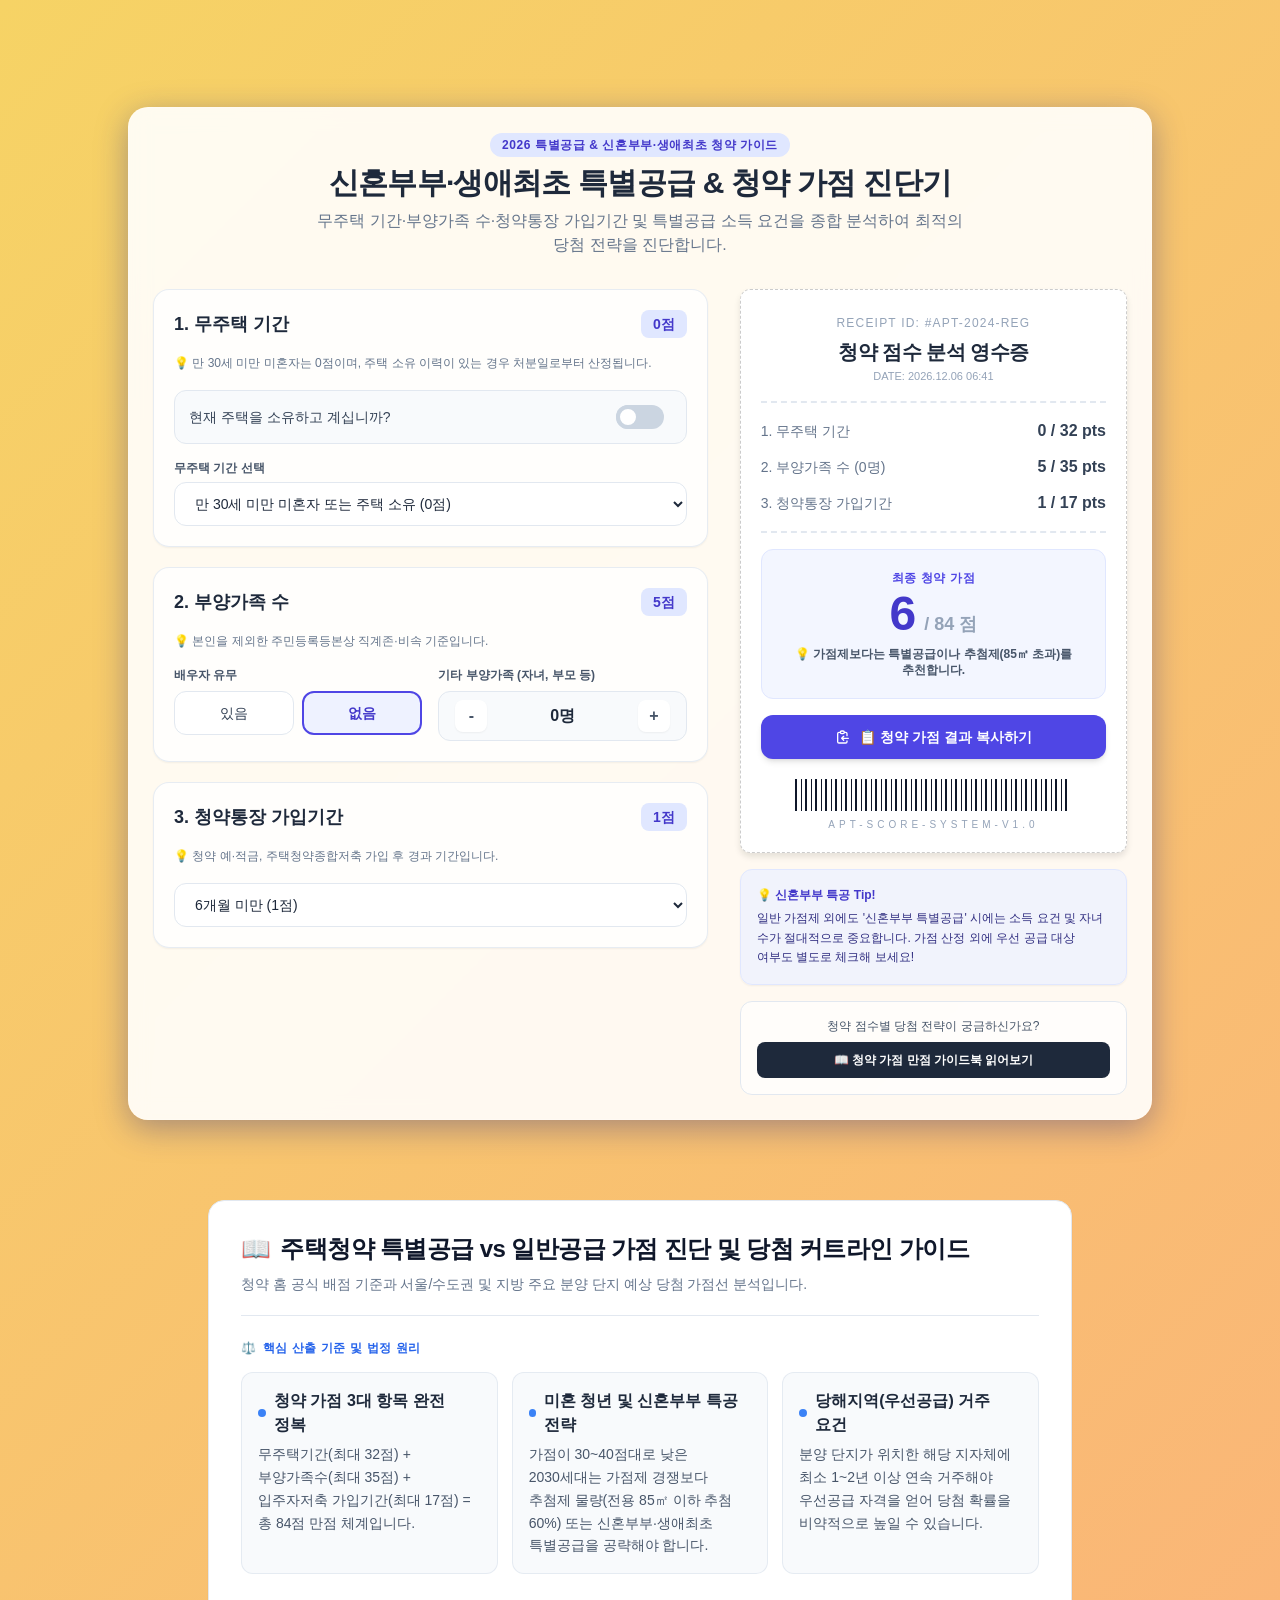
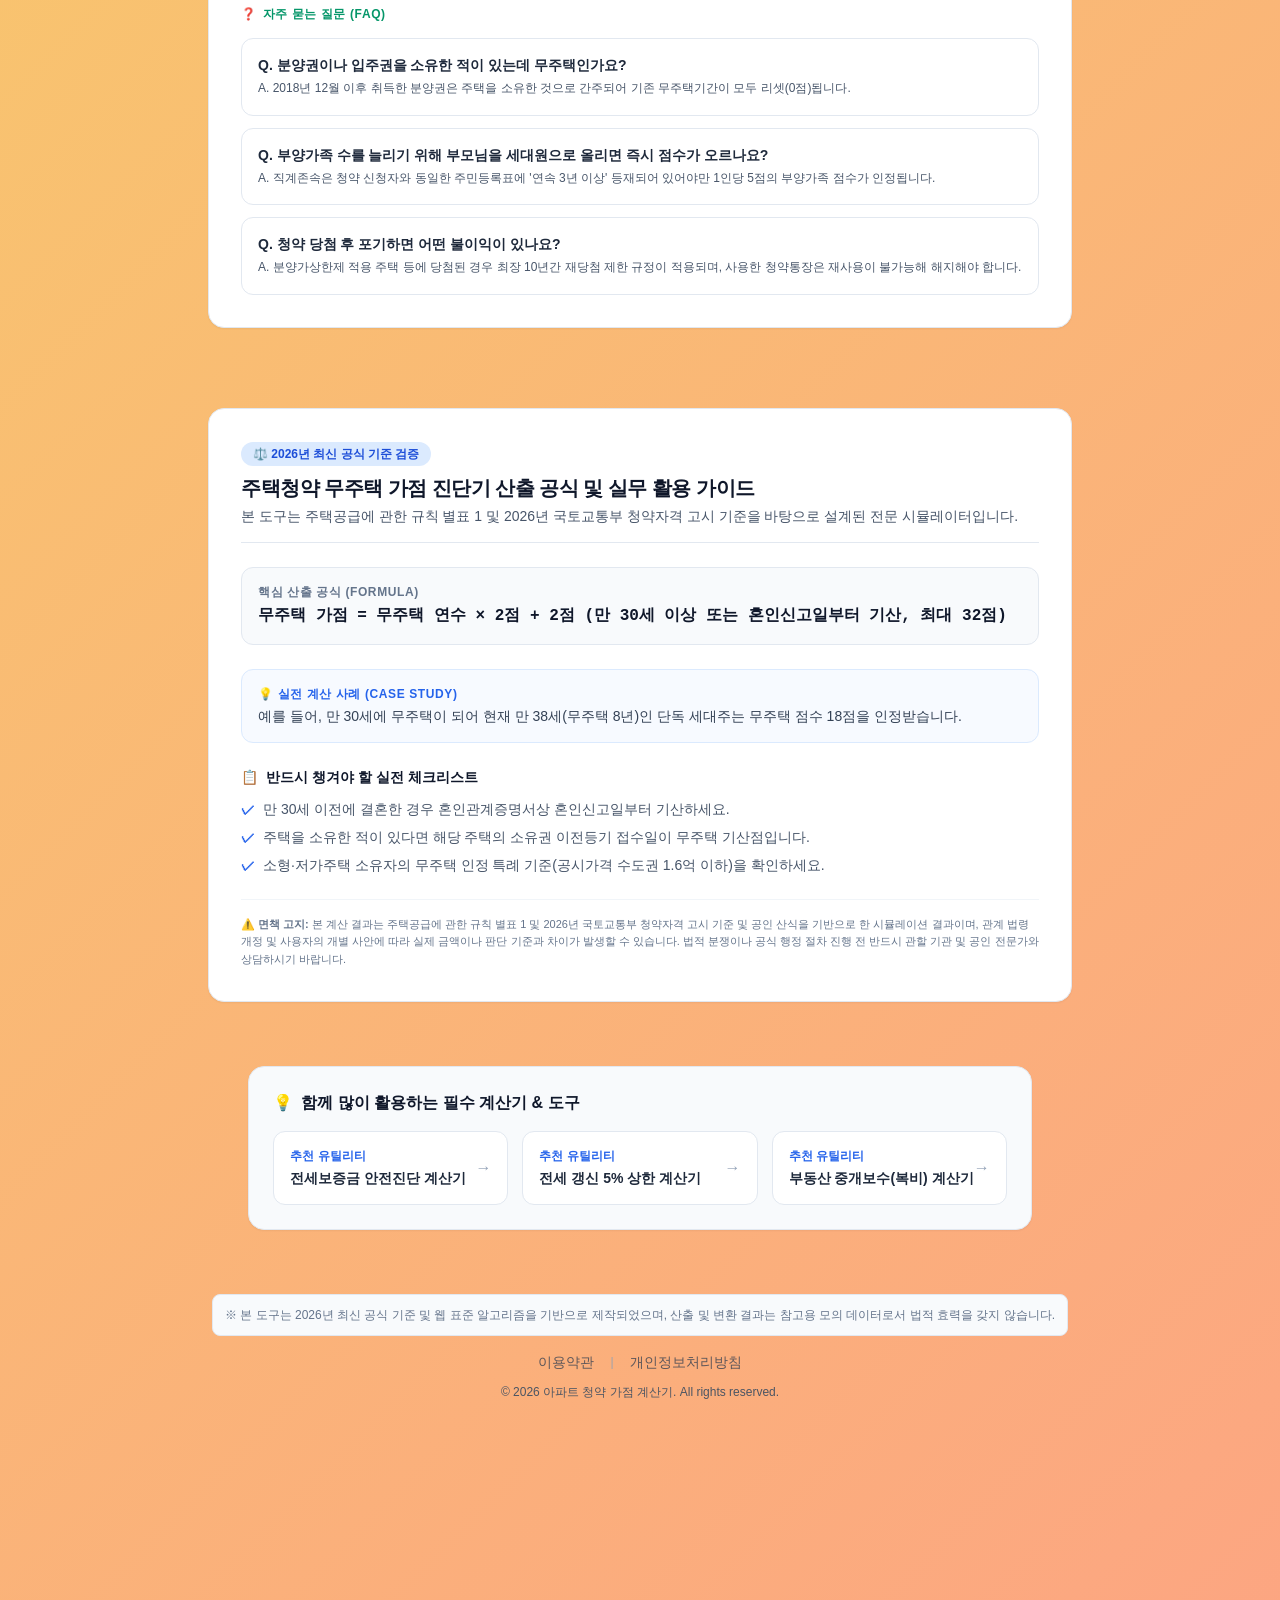
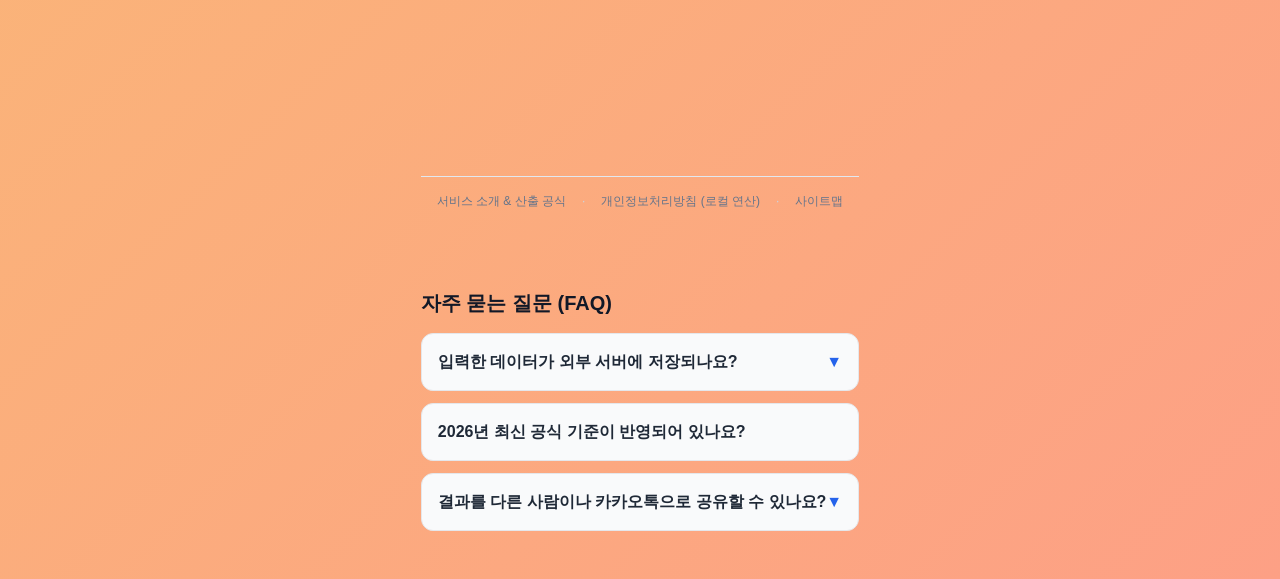
==== commit a67bc96d: "remove cross-link banner to deleted blog (Kiro 2026-10-28)" ====
--- a/index.html
+++ b/index.html
@@ -10,7 +10,7 @@
 <meta content="width=device-width, initial-scale=1.0" name="viewport"/>
 <meta content="index, follow" name="robots"/>
 <title>신혼부부·생애최초 특별공급 &amp; 청약 가점 진단기</title>
-<meta content="2026 청약홈 기준 무주택 기간, 부양가족, 청약통장 점수와 함께 신혼부부 및 생애최초 특별공급 소득·자격 요건을 종합 분석하여." name="description"/>
+<meta content="무주택기간·부양가족·청약통장 점수와 신혼부부·생애최초 특공 자격을 분석합니다." name="description"/>
 <meta content="신혼부부 특별공급, 생애최초 청약, 아파트 특공 자격, 청약 가점 계산기, 특별공급 소득기준, 청약홈 모의계산" name="keywords"/>
 <link href="https://housing-score-calc.enjoy-onepage.com/" rel="canonical"/>
 <!-- 파비콘 & PWA 매니페스트 -->
@@ -25,8 +25,8 @@
 <!-- 오픈그래프 (OpenGraph) 메타 태그 -->
 <meta content="website" property="og:type"/>
 <meta content="청약가점계산기" property="og:site_name"/>
-<meta content="아파트 주택청약 가점 계산기 | 무주택기간·부양가족·통장가입기간 점수.." property="og:title"/>
-<meta content="청약홈 공식 기준에 맞춰 무주택 기간(최대 32점), 부양가족 수(최대 35점), 청약통장 가입기간(최대 17점)을 반영한 총 84점 만점 청약 가점을 완벽 모의 계산합니다." property="og:description"/>
+<meta content="신혼부부·생애최초 특별공급 &amp; 청약 가점 진단기" property="og:title"/>
+<meta content="무주택기간·부양가족·청약통장 점수와 신혼부부·생애최초 특공 자격을 분석합니다." property="og:description"/>
 <meta content="https://housing-score-calc.enjoy-onepage.com/" property="og:url"/>
 <meta content="https://housing-score-calc.enjoy-onepage.com/og-image.png" property="og:image"/>
 <meta content="800" property="og:image:width"/>
@@ -34,8 +34,8 @@
 <meta content="ko_KR" property="og:locale"/>
 <!-- 트위터 카드 (Twitter Card) -->
 <meta content="summary_large_image" name="twitter:card"/>
-<meta content="아파트 주택청약 가점 계산기 | 무주택기간·부양가족·통장가입기간 점수.." name="twitter:title"/>
-<meta content="청약홈 공식 기준에 맞춰 무주택 기간(최대 32점), 부양가족 수(최대 35점), 청약통장 가입기간(최대 17점)을 반영한 총 84점 만점 청약 가점을 완벽 모의 계산합니다." name="twitter:description"/>
+<meta content="신혼부부·생애최초 특별공급 &amp; 청약 가점 진단기" name="twitter:title"/>
+<meta content="무주택기간·부양가족·청약통장 점수와 신혼부부·생애최초 특공 자격을 분석합니다." name="twitter:description"/>
 <meta content="https://housing-score-calc.enjoy-onepage.com/og-image.png" name="twitter:image"/>
 <!-- JSON-LD 구조화 데이터 (WebApplication Schema) -->
 <script type="application/ld+json">
@@ -367,7 +367,7 @@
     // 현재 날짜 설정
     const today = new Date();
     if (receiptDate) {
-        receiptDate.innerText = `DATE: ${today.getFullYear()}.${String(today.getMonth() + 1).padStart(2, '0')}.${String(today.getDate()).padStart(2, '0')} ${String(today.getHours()).padStart(2, '0')}:${String(today.getMinutes()).padStart(2, '0')}`;
+        receiptDate.textContent = `DATE: ${today.getFullYear()}.${String(today.getMonth() + 1).padStart(2, '0')}.${String(today.getDate()).padStart(2, '0')} ${String(today.getHours()).padStart(2, '0')}:${String(today.getMinutes()).padStart(2, '0')}`;
     }
 
     // 이벤트 리스너 설정
@@ -403,7 +403,7 @@
         let newCount = extraDependents + amount;
         if (newCount >= 0 && newCount <= 6) {
             extraDependents = newCount;
-            dependentCountSpan.innerText = `${extraDependents}명`;
+            dependentCountSpan.textContent = `${extraDependents}명`;
             updateAll();
         }
     }
@@ -413,51 +413,51 @@
         // 1. 무주택 기간 점수 산출
         let homelessScore = 0;
         if (!hasHouseCheckbox.checked) {
-            homelessScore = parseInt(homelessPeriodSelect.value) || 0;
-        }
-        scoreHomelessBadge.innerText = `${homelessScore}점`;
-        receiptHomeless.innerText = `${homelessScore} / 32 pts`;
+            homelessScore = Math.max(0, parseInt(homelessPeriodSelect.value) || 0);
+        }
+        scoreHomelessBadge.textContent = `${homelessScore}점`;
+        receiptHomeless.textContent = `${homelessScore} / 32 pts`;
 
         // 2. 부양가족 수 점수 산출
         let totalDeps = (hasSpouse ? 1 : 0) + extraDependents;
         let depScore = 5 + (totalDeps * 5);
         if (depScore > 35) depScore = 35;
         
-        scoreDependentsBadge.innerText = `${depScore}점`;
-        receiptTotalDepsCount.innerText = totalDeps;
-        receiptDependents.innerText = `${depScore} / 35 pts`;
+        scoreDependentsBadge.textContent = `${depScore}점`;
+        receiptTotalDepsCount.textContent = totalDeps;
+        receiptDependents.textContent = `${depScore} / 35 pts`;
 
         // 3. 청약통장 가입기간 점수 산출
         let bankScore = parseInt(bankbookPeriodSelect.value) || 1;
-        scoreBankbookBadge.innerText = `${bankScore}점`;
-        receiptBankbook.innerText = `${bankScore} / 17 pts`;
+        scoreBankbookBadge.textContent = `${bankScore}점`;
+        receiptBankbook.textContent = `${bankScore} / 17 pts`;
 
         // 총점 합산
         let totalScore = homelessScore + depScore + bankScore;
-        receiptTotalScore.innerText = totalScore;
+        receiptTotalScore.textContent = totalScore;
 
         // 총평 업데이트
         if (totalScore >= 70) {
-            evaluationText.innerText = "🏆 최상위 가점! 서울 및 주요 인기 단지 당첨권입니다.";
+            evaluationText.textContent = "🏆 최상위 가점! 서울 및 주요 인기 단지 당첨권입니다.";
             evaluationText.className = "text-xs text-emerald-600 mt-2 font-bold";
         } else if (totalScore >= 55) {
-            evaluationText.innerText = "✨ 수도권 유망 단지 및 인기 타입 추첨/가점 당첨권입니다.";
+            evaluationText.textContent = "✨ 수도권 유망 단지 및 인기 타입 추첨/가점 당첨권입니다.";
             evaluationText.className = "text-xs text-indigo-600 mt-2 font-bold";
         } else if (totalScore >= 40) {
-            evaluationText.innerText = "📈 신혼부부 특공 또는 수도권 외곽 비규제 단지를 공략하세요.";
+            evaluationText.textContent = "📈 신혼부부 특공 또는 수도권 외곽 비규제 단지를 공략하세요.";
             evaluationText.className = "text-xs text-amber-600 mt-2 font-semibold";
         } else {
-            evaluationText.innerText = "💡 가점제보다는 특별공급이나 추첨제(85㎡ 초과)를 추천합니다.";
+            evaluationText.textContent = "💡 가점제보다는 특별공급이나 추첨제(85㎡ 초과)를 추천합니다.";
             evaluationText.className = "text-xs text-slate-600 mt-2 font-semibold";
         }
     }
 
     function copyHousingResult() {
-        const score = receiptTotalScore ? receiptTotalScore.innerText : '0';
-        const hScore = receiptHomeless ? receiptHomeless.innerText : '';
-        const dScore = receiptDependents ? receiptDependents.innerText : '';
-        const bScore = receiptBankbook ? receiptBankbook.innerText : '';
-        const evalTxt = evaluationText ? evaluationText.innerText : '';
+        const score = receiptTotalScore ? receiptTotalScore.textContent : '0';
+        const hScore = receiptHomeless ? receiptHomeless.textContent : '';
+        const dScore = receiptDependents ? receiptDependents.textContent : '';
+        const bScore = receiptBankbook ? receiptBankbook.textContent : '';
+        const evalTxt = evaluationText ? evaluationText.textContent : '';
 
         const text = `[아파트 청약 가점 분석 결과]\n총점: ${score}점 / 84점 만점\n- 무주택 기간: ${hScore}\n- 부양가족: ${dScore}\n- 청약통장: ${bScore}\n평가: ${evalTxt}\n\n👉 내 청약 가점 확인하기: ${window.location.href}`;
         navigator.clipboard.writeText(text).then(() => {
@@ -619,22 +619,6 @@
         <p>※ 본 도구는 2026년 최신 공식 기준 및 웹 표준 알고리즘을 기반으로 제작되었으며, 산출 및 변환 결과는 참고용 모의 데이터로서 법적 효력을 갖지 않습니다.</p>
       </div>
 
-<!-- 🔗 딥리서치 토픽 클러스터: 관련 전문 블로그 가이드 역링크 -->
-<section class="max-w-4xl mx-auto my-6 px-4">
-  <div class="p-4 bg-gradient-to-r from-blue-50 to-indigo-50 dark:from-slate-800 dark:to-slate-800/80 rounded-2xl border border-blue-200/80 dark:border-slate-700 shadow-sm flex flex-col sm:flex-row items-center justify-between gap-3">
-    <div class="flex items-center gap-3">
-      <span class="text-2xl flex-shrink-0">🎯</span>
-      <div class="text-left">
-        <div class="text-[11px] font-bold text-blue-600 dark:text-blue-400 uppercase tracking-wider">신혼부부·생애최초 특별공급 진단</div>
-        <div class="text-xs sm:text-sm font-bold text-slate-800 dark:text-slate-100 leading-snug">2026 특별공급 소득 기준 및 무순위 줍줍 청약 당첨 가이드</div>
-      </div>
-    </div>
-    <a href="https://estate-kr.enjoy-onepage.com/2026/09/26/무순위-청약-신청방법/" target="_blank" rel="noopener noreferrer" class="shrink-0 px-4 py-2 bg-blue-600 hover:bg-blue-700 text-white text-xs font-bold rounded-xl transition shadow-sm hover:shadow flex items-center gap-1.5">
-      <span>특공 가이드 읽기</span>
-      <span>→</span>
-    </a>
-  </div>
-</section>
 
 <footer class="w-full max-w-4xl text-center pb-8 text-sm text-gray-700/80">
 <div class="flex justify-center items-center gap-4 mb-3">
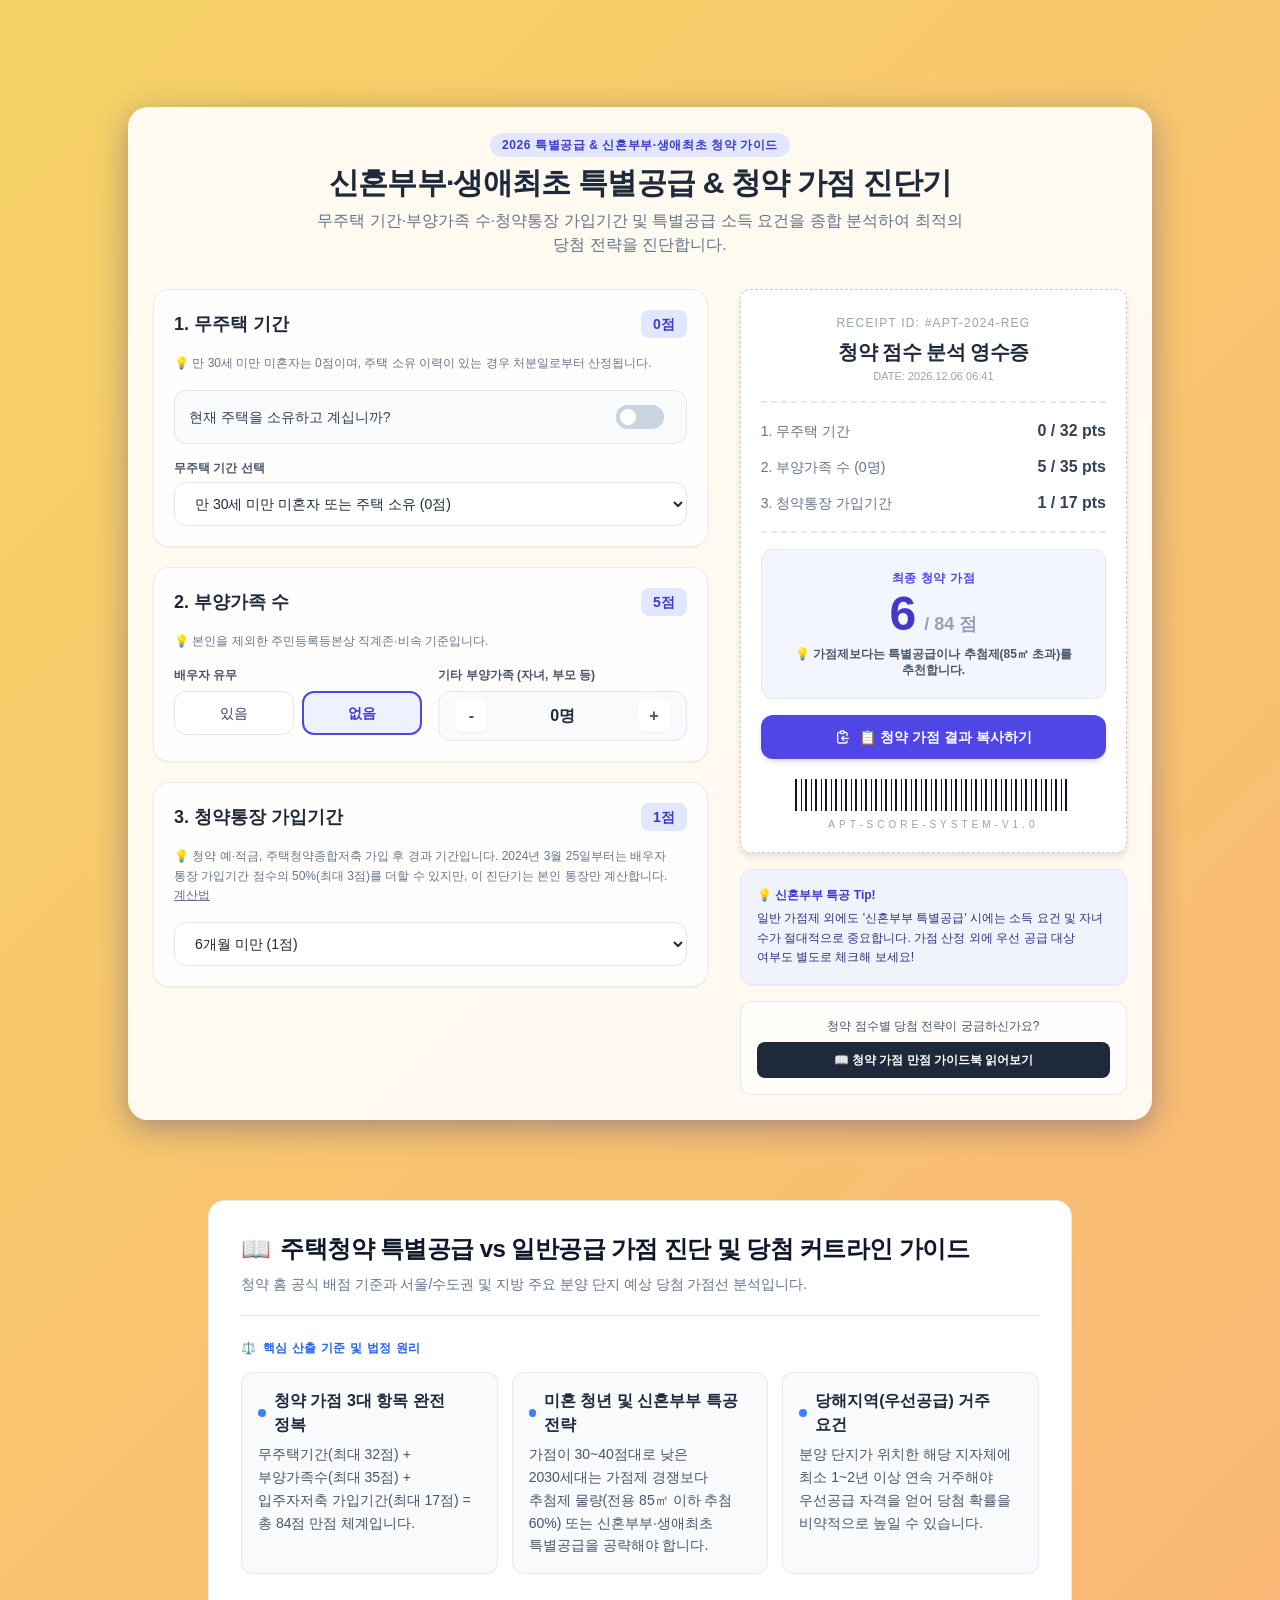
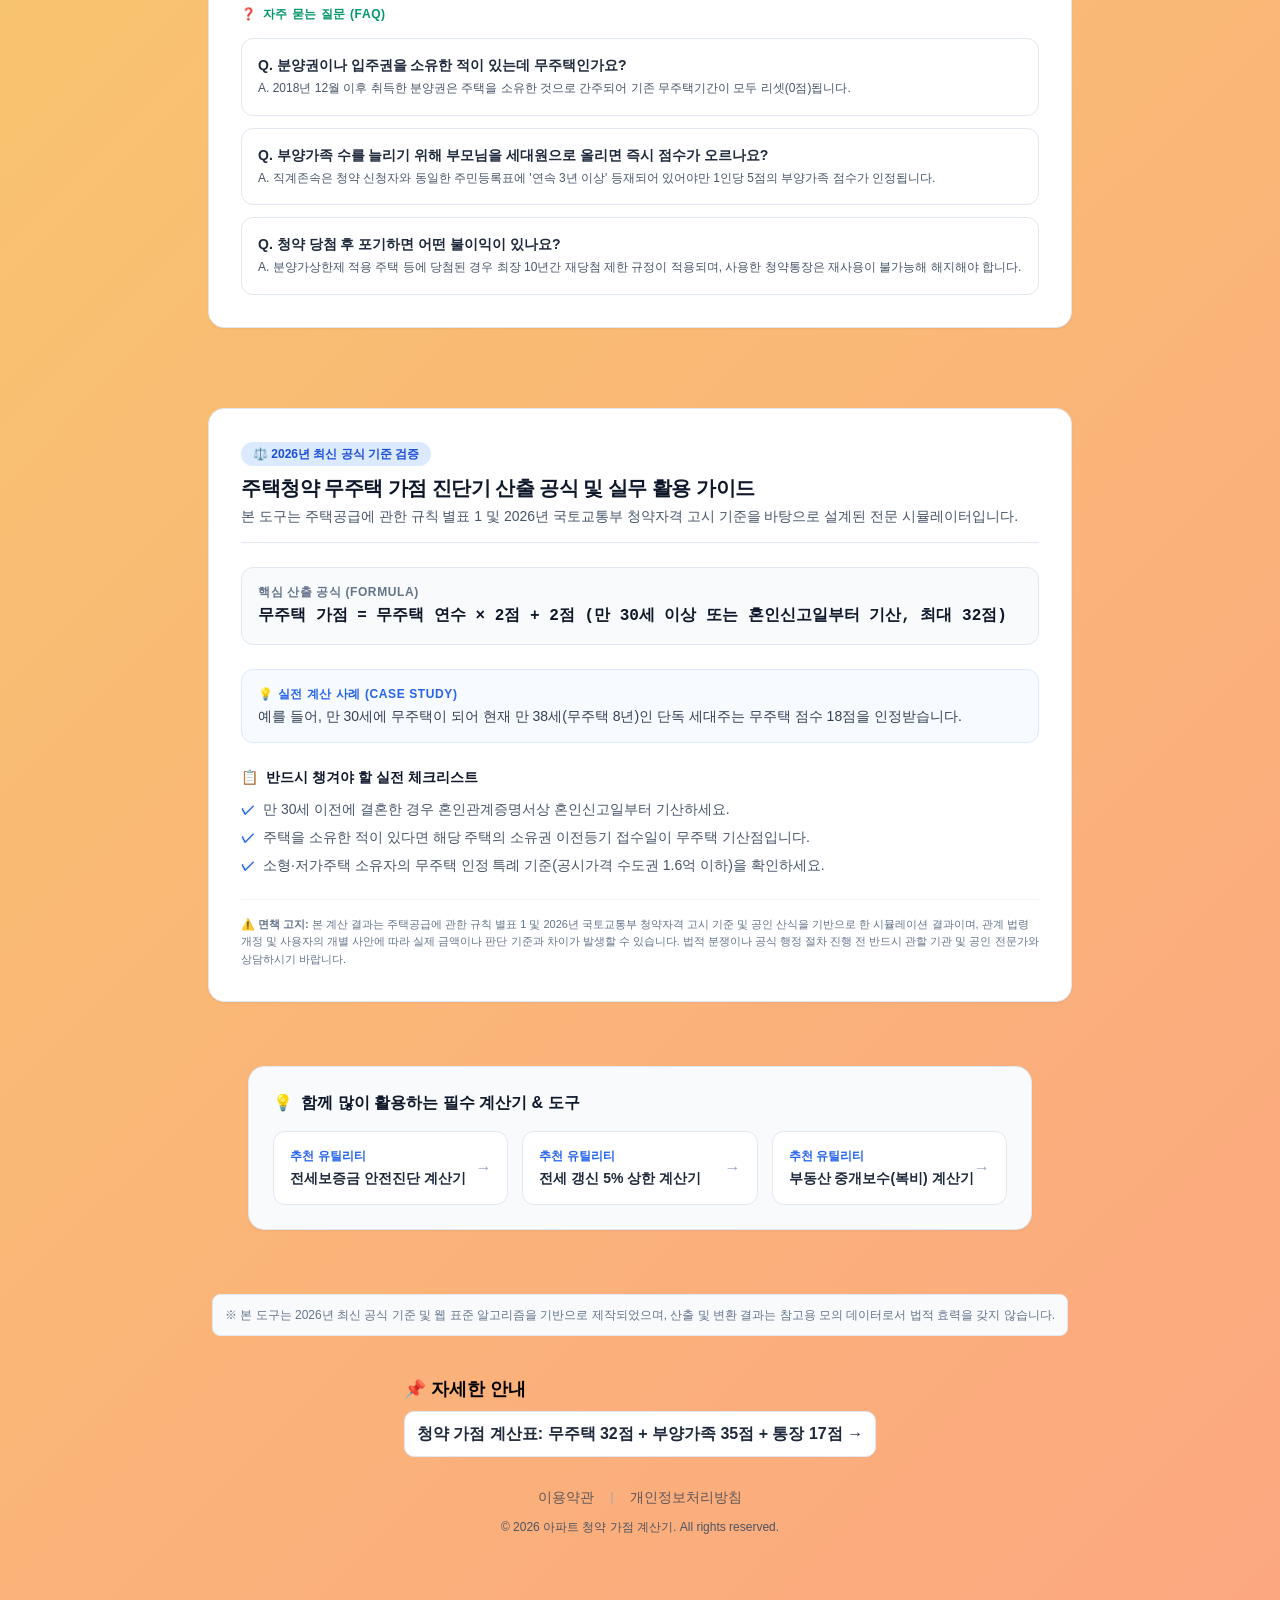
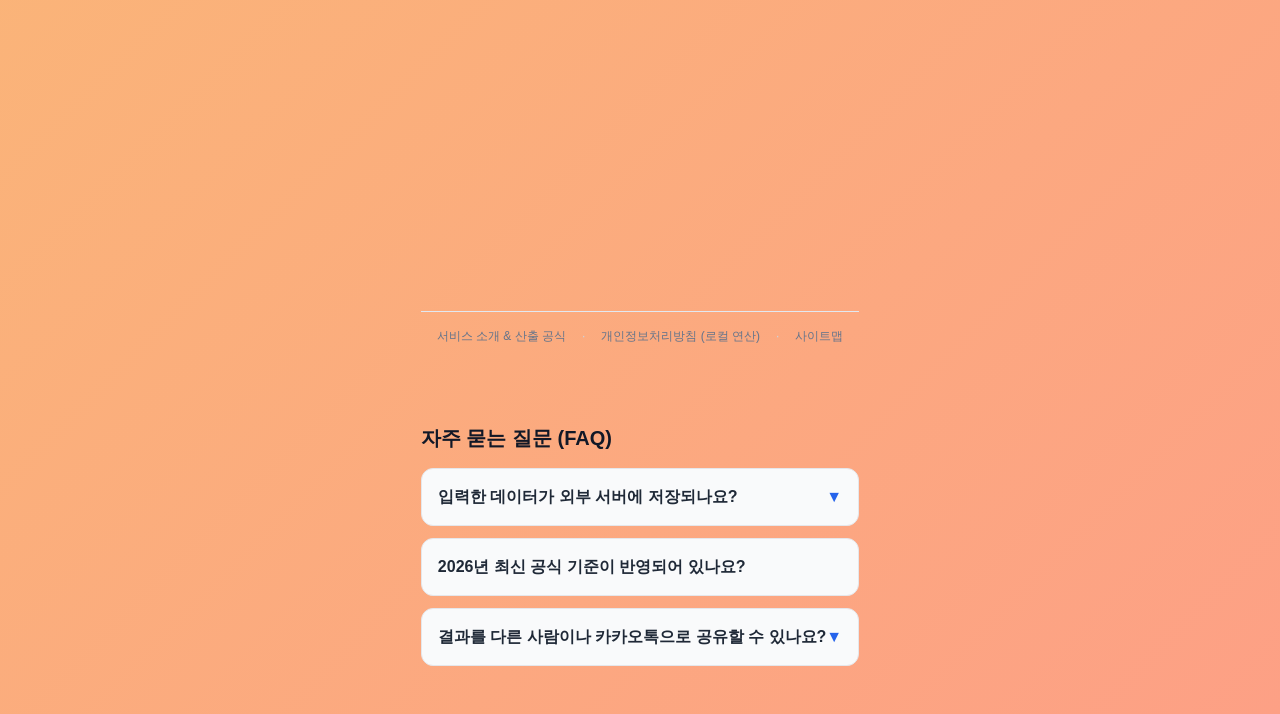
==== commit 8fcdeafb: "content: add topic guide pages with sources - user decision 2026-10-30 [kiro]" ====
--- a/index.html
+++ b/index.html
@@ -253,7 +253,7 @@
 <label class="block text-slate-800 text-base sm:text-lg font-bold">3. 청약통장 가입기간</label>
 <span class="bg-indigo-100 text-indigo-700 text-sm font-bold px-3 py-1 rounded-lg" id="score-bankbook-badge">1점</span>
 </div>
-<p class="text-xs text-slate-500 -mt-1 leading-relaxed">💡 청약 예·적금, 주택청약종합저축 가입 후 경과 기간입니다.</p>
+<p class="text-xs text-slate-500 -mt-1 leading-relaxed">💡 청약 예·적금, 주택청약종합저축 가입 후 경과 기간입니다. 2024년 3월 25일부터는 배우자 통장 가입기간 점수의 50%(최대 3점)를 더할 수 있지만, 이 진단기는 본인 통장만 계산합니다. <a href="/subscription-score-table.html" style="text-decoration:underline">계산법</a></p>
 <select class="w-full px-4 py-3 rounded-xl border border-slate-200 focus:ring-2 focus:ring-indigo-500 focus:border-indigo-500 bg-white text-slate-800 font-medium transition-all text-sm" id="bankbook_period" aria-label="bankbook_period">
 <option value="1">6개월 미만 (1점)</option>
 <option value="2">6개월 이상 ~ 1년 미만 (2점)</option>
@@ -620,6 +620,9 @@
       </div>
 
 
+<!-- KIRO:TOPIC-LINKS START -->
+<section style="max-width:760px;margin:24px auto;padding:0 16px"><h2 style="font-size:1.1rem;font-weight:800;margin:0 0 8px">📌 자세한 안내</h2><a href="/subscription-score-table.html" style="display:block;padding:10px 12px;margin:6px 0;border:1px solid #e2e8f0;border-radius:10px;background:#fff;color:#1e293b;font-weight:600;text-decoration:none">청약 가점 계산표: 무주택 32점 + 부양가족 35점 + 통장 17점 →</a></section>
+<!-- KIRO:TOPIC-LINKS END -->
 <footer class="w-full max-w-4xl text-center pb-8 text-sm text-gray-700/80">
 <div class="flex justify-center items-center gap-4 mb-3">
 <a class="hover:text-gray-900 transition font-medium" href="terms.html">이용약관</a>
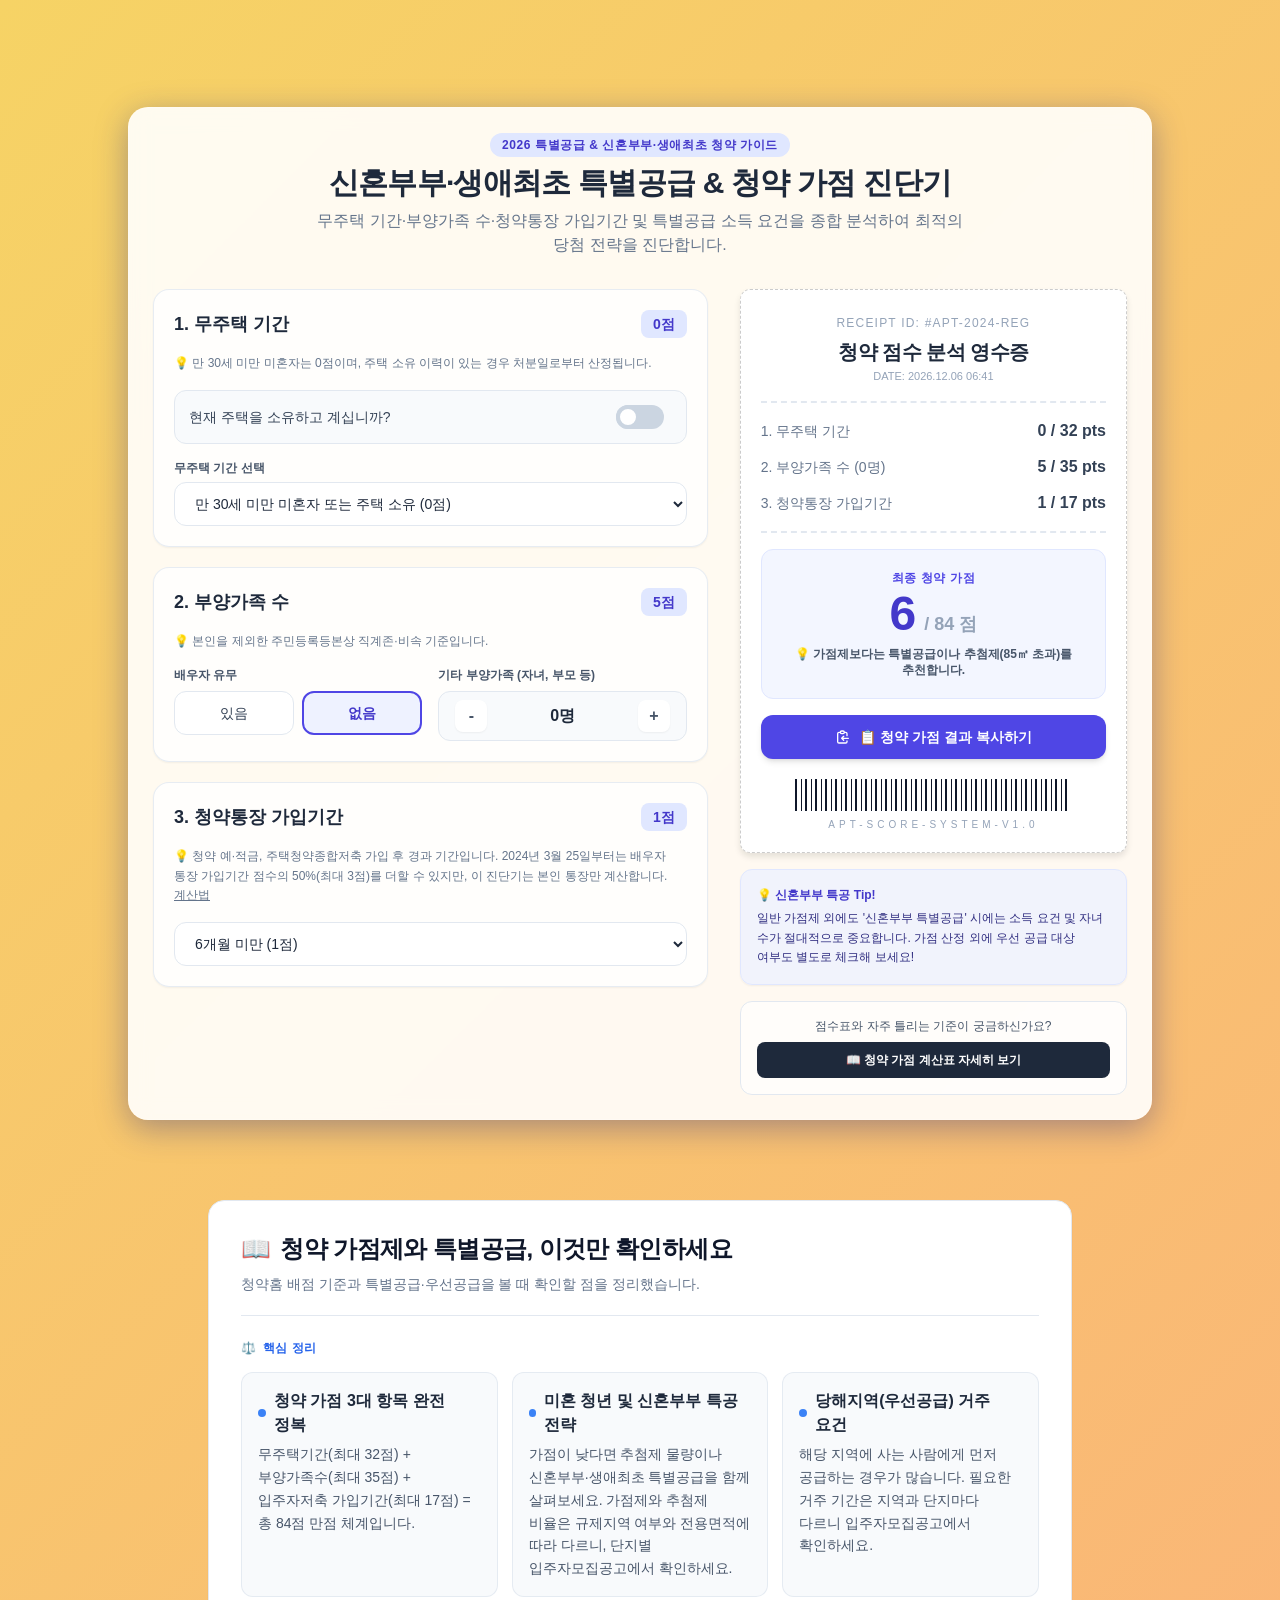
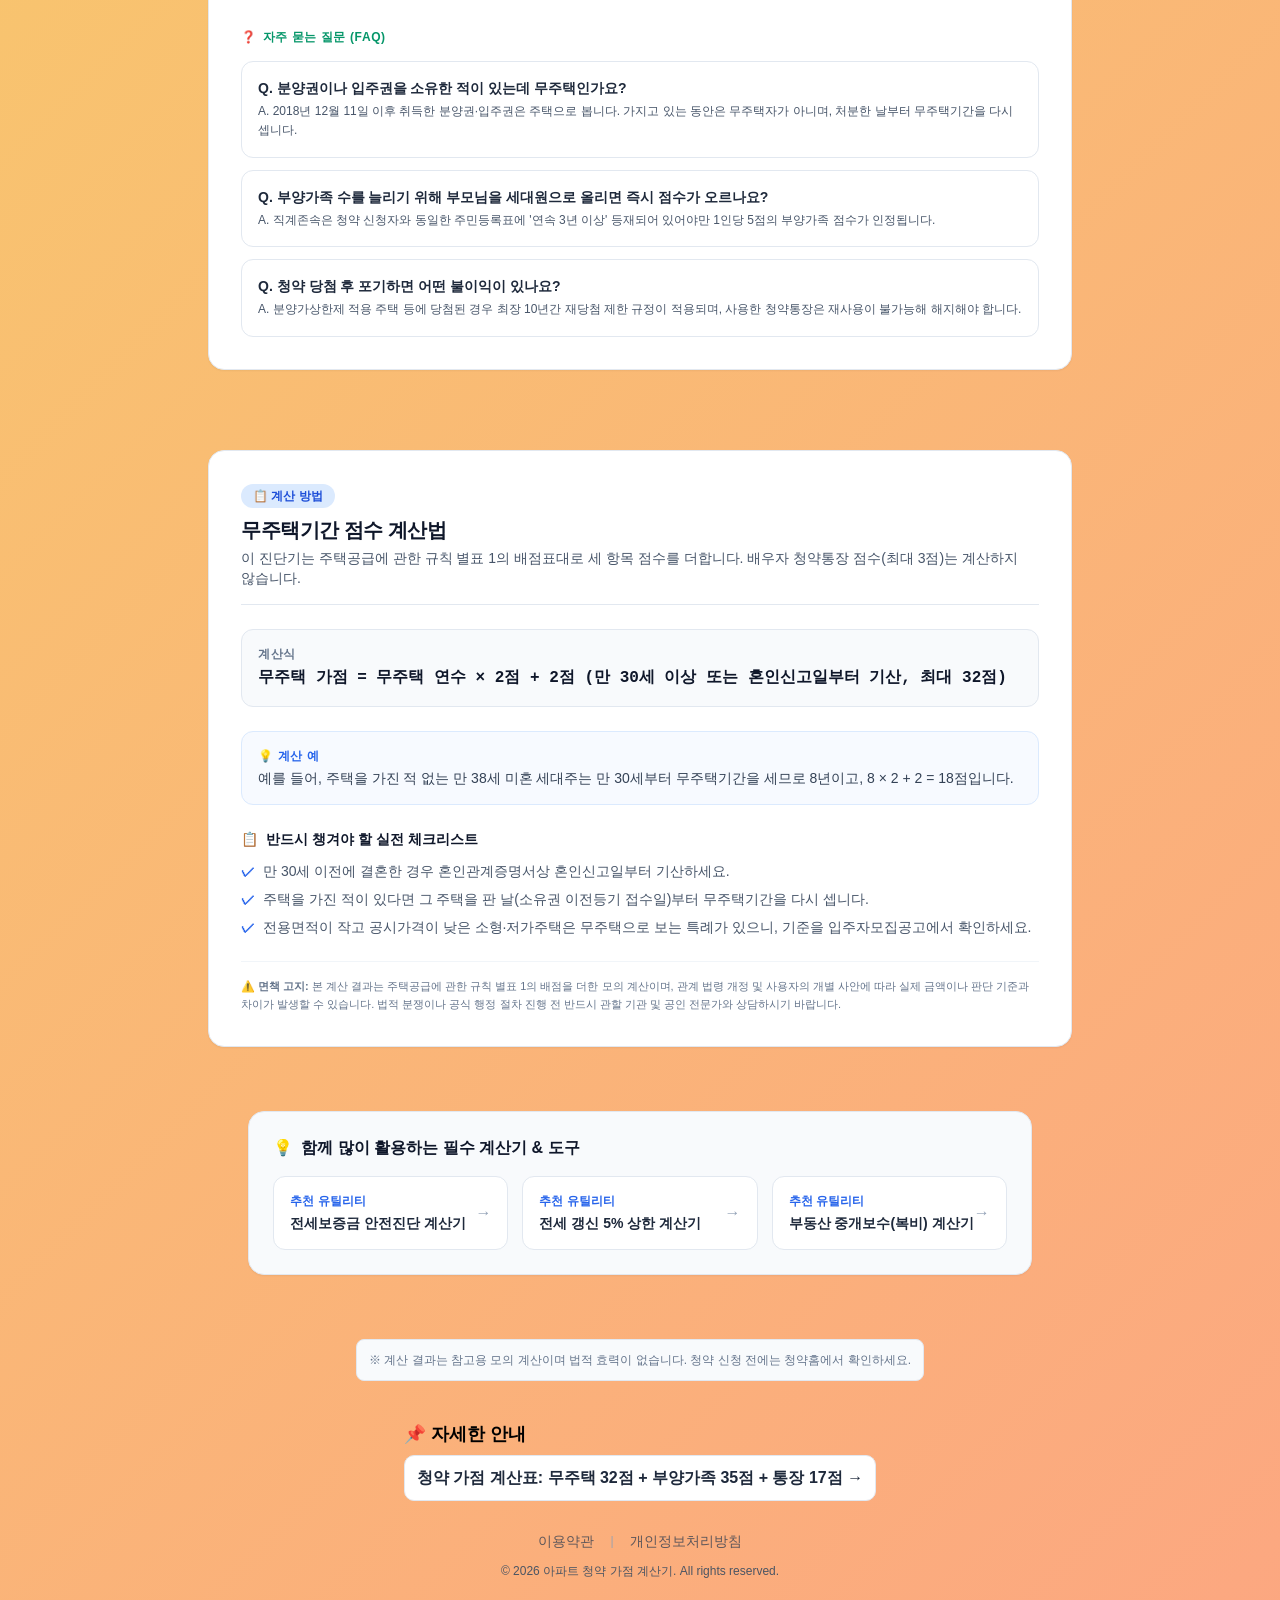
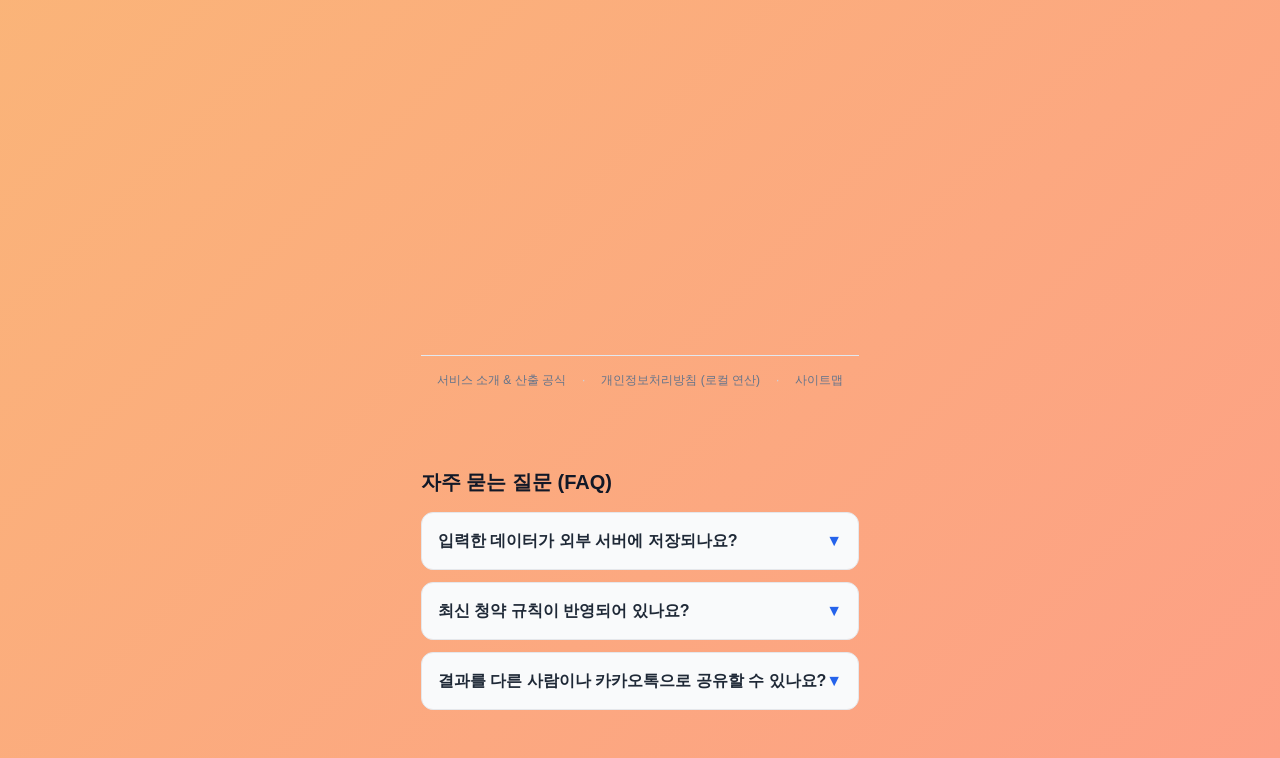
==== commit 58c42519: "content: remove template claims, redirect template guide pages - user decision 2026-10-31 [kiro]" ====
--- a/index.html
+++ b/index.html
@@ -21,7 +21,7 @@
 <meta content="yes" name="apple-mobile-web-app-capable"/>
 <meta content="청약가점계산기" name="apple-mobile-web-app-title"/>
 <meta content="default" name="apple-mobile-web-app-status-bar-style"/>
-<link href='data:application/manifest+json,{"name":"아파트 주택청약 가점 계산기 | 무주택기간·부양가족·통장가입기간 점수 산출","short_name":"청약가점계산기","description":"청약홈 공식 기준에 맞춰 무주택 기간(최대 32점), 부양가족 수(최대 35점), 청약통장 가입기간(최대 17점)을 반영한 총 84점 만점 청약 가점을 완벽 모의 계산합니다.","start_url":"/","display":"standalone","theme_color":"#2563EB","background_color":"#0F172A","lang":"ko","icons":[{"src":"https://housing-score-calc.enjoy-onepage.com/icon.png","sizes":"512x512","type":"image/png"}]}' rel="manifest"/>
+<link href='data:application/manifest+json,{"name":"아파트 주택청약 가점 계산기 | 무주택기간·부양가족·통장가입기간 점수 산출","short_name":"청약가점계산기","description":"청약홈 공식 기준에 맞춰 무주택 기간(최대 32점), 부양가족 수(최대 35점), 청약통장 가입기간(최대 17점)을 반영한 총 84점 만점 청약 가점을 모의 계산합니다(배우자 통장 점수 제외).","start_url":"/","display":"standalone","theme_color":"#2563EB","background_color":"#0F172A","lang":"ko","icons":[{"src":"https://housing-score-calc.enjoy-onepage.com/icon.png","sizes":"512x512","type":"image/png"}]}' rel="manifest"/>
 <!-- 오픈그래프 (OpenGraph) 메타 태그 -->
 <meta content="website" property="og:type"/>
 <meta content="청약가점계산기" property="og:site_name"/>
@@ -50,7 +50,7 @@
       "applicationCategory": "UtilityApplication",
       "operatingSystem": "All",
       "browserRequirements": "Requires JavaScript. Requires HTML5.",
-      "description": "청약홈 공식 기준에 맞춰 무주택 기간(최대 32점), 부양가족 수(최대 35점), 청약통장 가입기간(최대 17점)을 반영한 총 84점 만점 청약 가점을 완벽 모의 계산합니다.",
+      "description": "청약홈 공식 기준에 맞춰 무주택 기간(최대 32점), 부양가족 수(최대 35점), 청약통장 가입기간(최대 17점)을 반영한 총 84점 만점 청약 가점을 모의 계산합니다(배우자 통장 점수 제외).",
       "image": "https://housing-score-calc.enjoy-onepage.com/og-image.png",
       "offers": {
         "@type": "Offer",
@@ -67,7 +67,7 @@
           "name": "분양권이나 입주권을 소유한 적이 있는데 무주택인가요?",
           "acceptedAnswer": {
             "@type": "Answer",
-            "text": "2018년 12월 이후 취득한 분양권은 주택을 소유한 것으로 간주되어 기존 무주택기간이 모두 리셋(0점)됩니다."
+            "text": "2018년 12월 11일 이후 취득한 분양권·입주권은 주택으로 봅니다. 가지고 있는 동안은 무주택자가 아니며, 처분한 날부터 무주택기간을 다시 셉니다."
           }
         },
         {
@@ -327,9 +327,9 @@
                 </div>
 <!-- 가이드북 바로가기 링크 박스 -->
 <div class="p-4 bg-white/70 rounded-xl border border-slate-200 text-center">
-<p class="text-xs text-slate-600 font-medium mb-2">청약 점수별 당첨 전략이 궁금하신가요?</p>
-<a class="inline-block w-full py-2.5 px-4 bg-slate-800 hover:bg-slate-900 text-white text-xs font-bold rounded-lg transition text-center" href="guides/guide1.html">
-                        📖 청약 가점 만점 가이드북 읽어보기
+<p class="text-xs text-slate-600 font-medium mb-2">점수표와 자주 틀리는 기준이 궁금하신가요?</p>
+<a class="inline-block w-full py-2.5 px-4 bg-slate-800 hover:bg-slate-900 text-white text-xs font-bold rounded-lg transition text-center" href="/subscription-score-table.html">
+                        📖 청약 가점 계산표 자세히 보기
                     </a>
 </div>
 </div>
@@ -479,14 +479,14 @@
 <div class="bg-white dark:bg-slate-900 border border-slate-200 dark:border-slate-800 rounded-2xl p-6 sm:p-8 shadow-sm">
 <div class="border-b border-slate-200 dark:border-slate-800 pb-5 mb-6">
 <h3 class="text-xl sm:text-2xl font-black text-slate-900 dark:text-white tracking-tight flex items-center gap-2.5">
-<span>📖</span> 주택청약 특별공급 vs 일반공급 가점 진단 및 당첨 커트라인 가이드
+<span>📖</span> 청약 가점제와 특별공급, 이것만 확인하세요
       </h3>
-<p class="text-sm text-slate-500 dark:text-slate-400 mt-2 leading-relaxed">청약 홈 공식 배점 기준과 서울/수도권 및 지방 주요 분양 단지 예상 당첨 가점선 분석입니다.</p>
+<p class="text-sm text-slate-500 dark:text-slate-400 mt-2 leading-relaxed">청약홈 배점 기준과 특별공급·우선공급을 볼 때 확인할 점을 정리했습니다.</p>
 </div>
 <!-- 공식 원리 & 핵심 기준 -->
 <div class="mb-8">
 <h4 class="text-xs font-black uppercase tracking-wider text-blue-600 dark:text-blue-400 mb-4 flex items-center gap-1.5">
-<span>⚖️</span> 핵심 산출 기준 및 법정 원리
+<span>⚖️</span> 핵심 정리
       </h4>
 <div class="grid grid-cols-1 md:grid-cols-3 gap-3.5">
 <div class="p-4 bg-slate-50 dark:bg-slate-800/50 rounded-xl border border-slate-200/80 dark:border-slate-700/80">
@@ -499,13 +499,13 @@
 <h4 class="text-base font-bold text-slate-800 dark:text-slate-100 mb-1.5 flex items-center gap-2">
 <span class="w-2 h-2 rounded-full bg-blue-500"></span>미혼 청년 및 신혼부부 특공 전략
           </h4>
-<p class="text-sm text-slate-600 dark:text-slate-300 leading-relaxed">가점이 30~40점대로 낮은 2030세대는 가점제 경쟁보다 추첨제 물량(전용 85㎡ 이하 추첨 60%) 또는 신혼부부·생애최초 특별공급을 공략해야 합니다.</p>
+<p class="text-sm text-slate-600 dark:text-slate-300 leading-relaxed">가점이 낮다면 추첨제 물량이나 신혼부부·생애최초 특별공급을 함께 살펴보세요. 가점제와 추첨제 비율은 규제지역 여부와 전용면적에 따라 다르니, 단지별 입주자모집공고에서 확인하세요.</p>
 </div>
 <div class="p-4 bg-slate-50 dark:bg-slate-800/50 rounded-xl border border-slate-200/80 dark:border-slate-700/80">
 <h4 class="text-base font-bold text-slate-800 dark:text-slate-100 mb-1.5 flex items-center gap-2">
 <span class="w-2 h-2 rounded-full bg-blue-500"></span>당해지역(우선공급) 거주 요건
           </h4>
-<p class="text-sm text-slate-600 dark:text-slate-300 leading-relaxed">분양 단지가 위치한 해당 지자체에 최소 1~2년 이상 연속 거주해야 우선공급 자격을 얻어 당첨 확률을 비약적으로 높일 수 있습니다.</p>
+<p class="text-sm text-slate-600 dark:text-slate-300 leading-relaxed">해당 지역에 사는 사람에게 먼저 공급하는 경우가 많습니다. 필요한 거주 기간은 지역과 단지마다 다르니 입주자모집공고에서 확인하세요.</p>
 </div>
 </div>
 </div>
@@ -517,7 +517,7 @@
 <div class="space-y-3">
 <div class="border border-slate-200 dark:border-slate-700 rounded-xl p-4 bg-white dark:bg-slate-800">
 <h4 class="font-semibold text-slate-800 dark:text-slate-100 text-sm mb-1">Q. 분양권이나 입주권을 소유한 적이 있는데 무주택인가요?</h4>
-<p class="text-xs text-slate-600 dark:text-slate-300 leading-relaxed">A. 2018년 12월 이후 취득한 분양권은 주택을 소유한 것으로 간주되어 기존 무주택기간이 모두 리셋(0점)됩니다.</p>
+<p class="text-xs text-slate-600 dark:text-slate-300 leading-relaxed">A. 2018년 12월 11일 이후 취득한 분양권·입주권은 주택으로 봅니다. 가지고 있는 동안은 무주택자가 아니며, 처분한 날부터 무주택기간을 다시 셉니다.</p>
 </div>
 <div class="border border-slate-200 dark:border-slate-700 rounded-xl p-4 bg-white dark:bg-slate-800">
 <h4 class="font-semibold text-slate-800 dark:text-slate-100 text-sm mb-1">Q. 부양가족 수를 늘리기 위해 부모님을 세대원으로 올리면 즉시 점수가 오르나요?</h4>
@@ -537,19 +537,19 @@
   <div class="bg-white dark:bg-slate-800 rounded-2xl p-6 sm:p-8 border border-slate-200 dark:border-slate-700 shadow-sm space-y-6">
     <div class="border-b border-slate-200 dark:border-slate-700 pb-4">
       <div class="inline-flex items-center gap-1.5 px-3 py-1 rounded-full text-xs font-bold bg-blue-100 dark:bg-blue-900/60 text-blue-700 dark:text-blue-300 mb-2">
-        <span>⚖️ 2026년 최신 공식 기준 검증</span>
+        <span>📋 계산 방법</span>
       </div>
       <h3 class="text-xl font-black text-slate-900 dark:text-white tracking-tight">
-        주택청약 무주택 가점 진단기 산출 공식 및 실무 활용 가이드
+        무주택기간 점수 계산법
       </h3>
       <p class="text-xs sm:text-sm text-slate-600 dark:text-slate-400 mt-1">
-        본 도구는 주택공급에 관한 규칙 별표 1 및 2026년 국토교통부 청약자격 고시 기준을 바탕으로 설계된 전문 시뮬레이터입니다.
+        이 진단기는 주택공급에 관한 규칙 별표 1의 배점표대로 세 항목 점수를 더합니다. 배우자 청약통장 점수(최대 3점)는 계산하지 않습니다.
       </p>
     </div>
 
     <!-- 핵심 산출 공식 박스 -->
     <div class="p-4 bg-slate-50 dark:bg-slate-900/60 rounded-xl border border-slate-200 dark:border-slate-700">
-      <div class="text-xs font-bold text-slate-500 dark:text-slate-400 uppercase tracking-wider mb-1">핵심 산출 공식 (Formula)</div>
+      <div class="text-xs font-bold text-slate-500 dark:text-slate-400 uppercase tracking-wider mb-1">계산식</div>
       <div class="text-sm sm:text-base font-extrabold text-slate-900 dark:text-white font-mono leading-relaxed">
         무주택 가점 = 무주택 연수 × 2점 + 2점 (만 30세 이상 또는 혼인신고일부터 기산, 최대 32점)
       </div>
@@ -557,9 +557,9 @@
 
     <!-- 실전 시뮬레이션 사례 -->
     <div class="p-4 bg-blue-50/50 dark:bg-blue-950/30 rounded-xl border border-blue-100 dark:border-blue-900/50">
-      <div class="text-xs font-bold text-blue-600 dark:text-blue-400 uppercase tracking-wider mb-1">💡 실전 계산 사례 (Case Study)</div>
+      <div class="text-xs font-bold text-blue-600 dark:text-blue-400 uppercase tracking-wider mb-1">💡 계산 예</div>
       <p class="text-xs sm:text-sm text-slate-700 dark:text-slate-300 leading-relaxed">
-        예를 들어, 만 30세에 무주택이 되어 현재 만 38세(무주택 8년)인 단독 세대주는 무주택 점수 18점을 인정받습니다.
+        예를 들어, 주택을 가진 적 없는 만 38세 미혼 세대주는 만 30세부터 무주택기간을 세므로 8년이고, 8 × 2 + 2 = 18점입니다.
       </p>
     </div>
 
@@ -570,14 +570,14 @@
       </h4>
       <ul class="text-xs sm:text-sm text-slate-600 dark:text-slate-300 space-y-2">
             <li class="flex items-start gap-2"><span class="text-blue-600 font-bold">✓</span><span>만 30세 이전에 결혼한 경우 혼인관계증명서상 혼인신고일부터 기산하세요.</span></li>
-            <li class="flex items-start gap-2"><span class="text-blue-600 font-bold">✓</span><span>주택을 소유한 적이 있다면 해당 주택의 소유권 이전등기 접수일이 무주택 기산점입니다.</span></li>
-            <li class="flex items-start gap-2"><span class="text-blue-600 font-bold">✓</span><span>소형·저가주택 소유자의 무주택 인정 특례 기준(공시가격 수도권 1.6억 이하)을 확인하세요.</span></li>
+            <li class="flex items-start gap-2"><span class="text-blue-600 font-bold">✓</span><span>주택을 가진 적이 있다면 그 주택을 판 날(소유권 이전등기 접수일)부터 무주택기간을 다시 셉니다.</span></li>
+            <li class="flex items-start gap-2"><span class="text-blue-600 font-bold">✓</span><span>전용면적이 작고 공시가격이 낮은 소형·저가주택은 무주택으로 보는 특례가 있으니, 기준을 입주자모집공고에서 확인하세요.</span></li>
       </ul>
     </div>
 
     <!-- 법적 면책 조항 (Legal Disclaimer) -->
     <div class="pt-4 border-t border-slate-100 dark:border-slate-700/60 text-[11px] text-slate-500 dark:text-slate-400 leading-relaxed">
-      <strong>⚠️ 면책 고지:</strong> 본 계산 결과는 주택공급에 관한 규칙 별표 1 및 2026년 국토교통부 청약자격 고시 기준 및 공인 산식을 기반으로 한 시뮬레이션 결과이며, 관계 법령 개정 및 사용자의 개별 사안에 따라 실제 금액이나 판단 기준과 차이가 발생할 수 있습니다. 법적 분쟁이나 공식 행정 절차 진행 전 반드시 관할 기관 및 공인 전문가와 상담하시기 바랍니다.
+      <strong>⚠️ 면책 고지:</strong> 본 계산 결과는 주택공급에 관한 규칙 별표 1의 배점을 더한 모의 계산이며, 관계 법령 개정 및 사용자의 개별 사안에 따라 실제 금액이나 판단 기준과 차이가 발생할 수 있습니다. 법적 분쟁이나 공식 행정 절차 진행 전 반드시 관할 기관 및 공인 전문가와 상담하시기 바랍니다.
     </div>
   </div>
 </section>
@@ -616,7 +616,7 @@
 
       <!-- 2026 Legal Basis & Disclaimer -->
       <div class="mt-8 mb-4 p-3 bg-slate-50 dark:bg-slate-800/50 rounded-lg text-xs text-slate-500 text-center border border-slate-200 dark:border-slate-700">
-        <p>※ 본 도구는 2026년 최신 공식 기준 및 웹 표준 알고리즘을 기반으로 제작되었으며, 산출 및 변환 결과는 참고용 모의 데이터로서 법적 효력을 갖지 않습니다.</p>
+        <p>※ 계산 결과는 참고용 모의 계산이며 법적 효력이 없습니다. 청약 신청 전에는 청약홈에서 확인하세요.</p>
       </div>
 
 
@@ -752,7 +752,7 @@
   </script>
 
     <!-- ADSENSE START: mid -->
-<div class="ad-box ad-mid" style="max-width:1080px;margin:16px auto;padding:0 14px;text-align:center;">
+<div class="ad-box ad-mid" style="width:100%;box-sizing:border-box;max-width:1080px;margin:16px auto;padding:0 14px;text-align:center;">
   <ins class="adsbygoogle" style="display:block" data-ad-client="ca-pub-2228289204702106" data-ad-slot="1186914926" data-ad-format="auto" data-full-width-responsive="true"></ins>
   <script>(adsbygoogle = window.adsbygoogle || []).push({});</script>
 </div>
@@ -772,11 +772,11 @@
       </details>
       <details class="bg-gray-50 p-4 rounded-xl border border-gray-200 group">
         <summary class="font-bold text-gray-800 cursor-pointer list-none flex justify-between items-center">
-          <span>2026년 최신 공식 기준이 반영되어 있나요?</span>
-          <summary class="text-blue-600 group-open:rotate-180 transition transform"></summary>
+          <span>최신 청약 규칙이 반영되어 있나요?</span>
+          <span class="text-blue-600 group-open:rotate-180 transition transform">▼</span>
         </summary>
         <p class="mt-3 text-gray-600 text-xs leading-relaxed">
-          네, 최신 고시된 법령 및 공공 기준 요율을 상수로 반영하여 정확한 산출 결과를 제공합니다.
+          배점표(무주택 32점, 부양가족 35점, 통장 17점)는 반영했지만, 2024년 3월 25일부터 더할 수 있는 배우자 통장 점수(최대 3점)는 계산하지 않습니다. 청약 신청 전에는 청약홈에서 다시 확인하세요.
         </p>
       </details>
       <details class="bg-gray-50 p-4 rounded-xl border border-gray-200 group">
